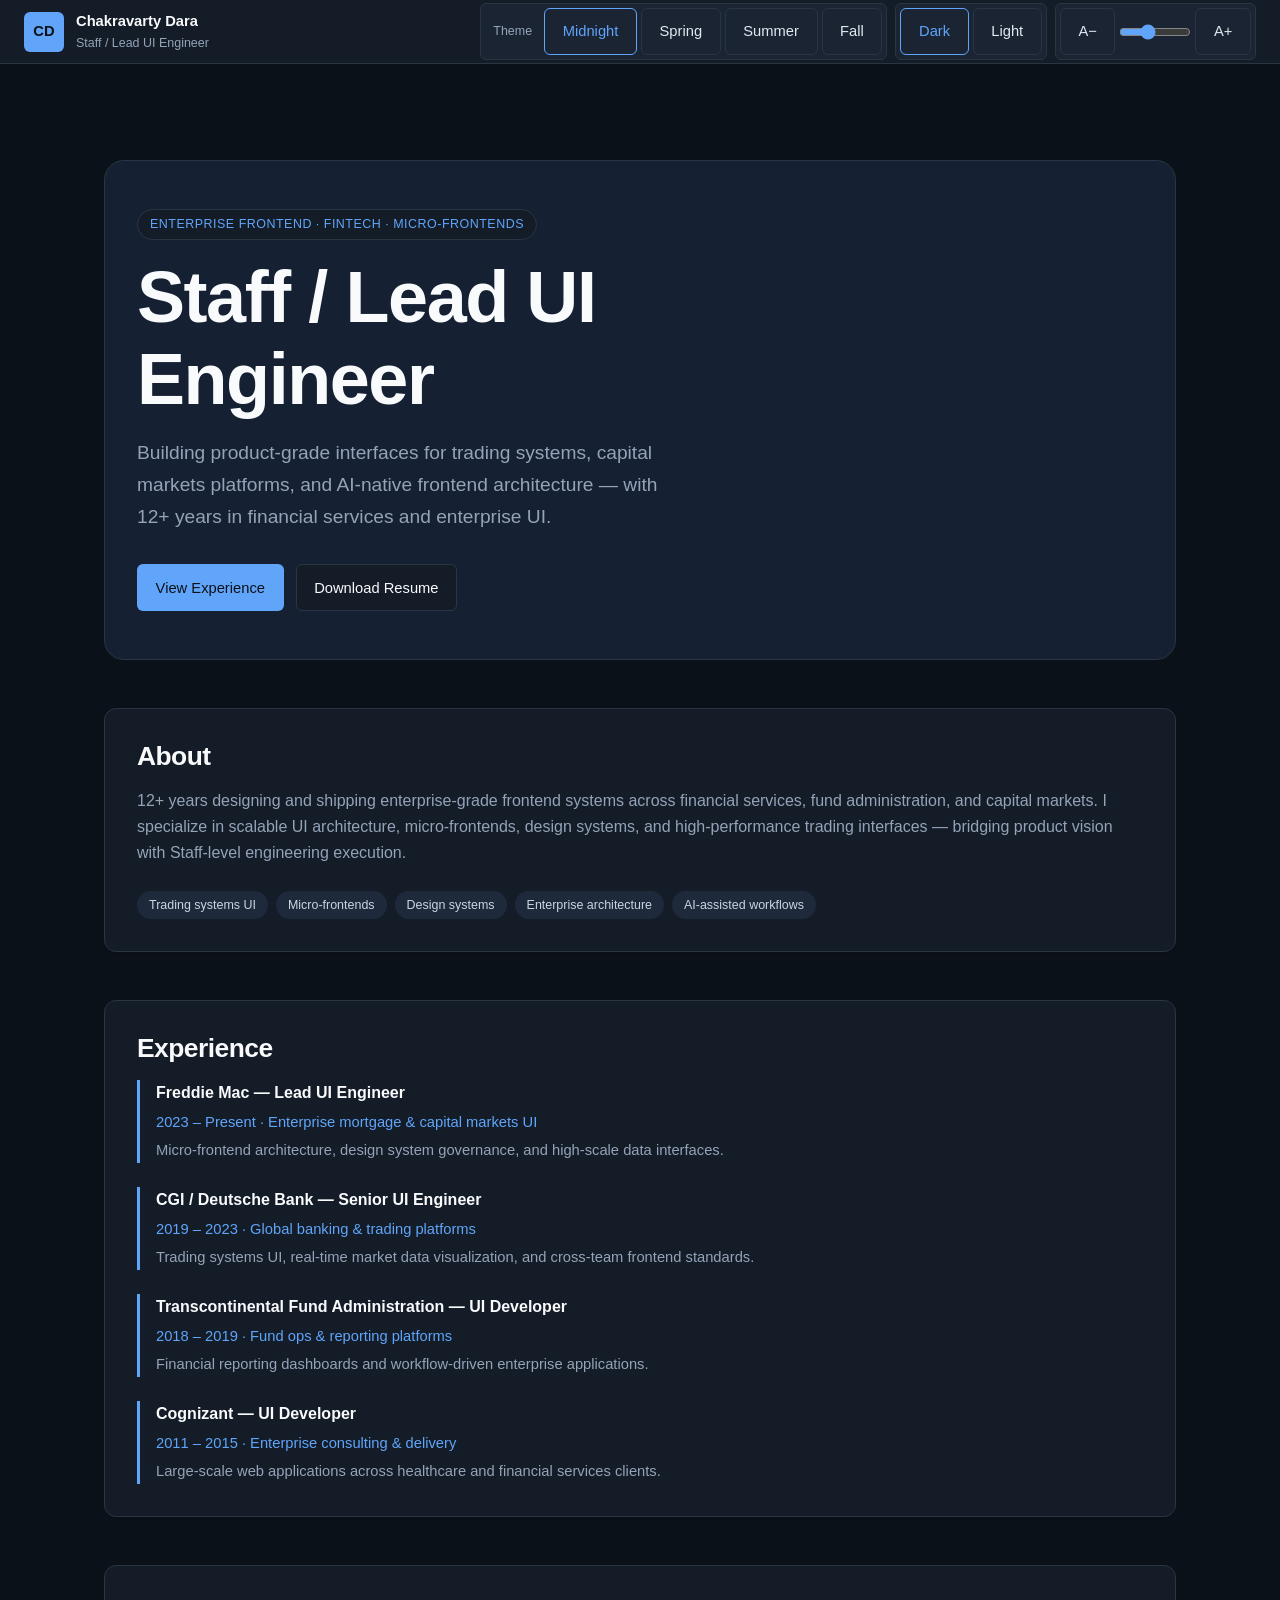
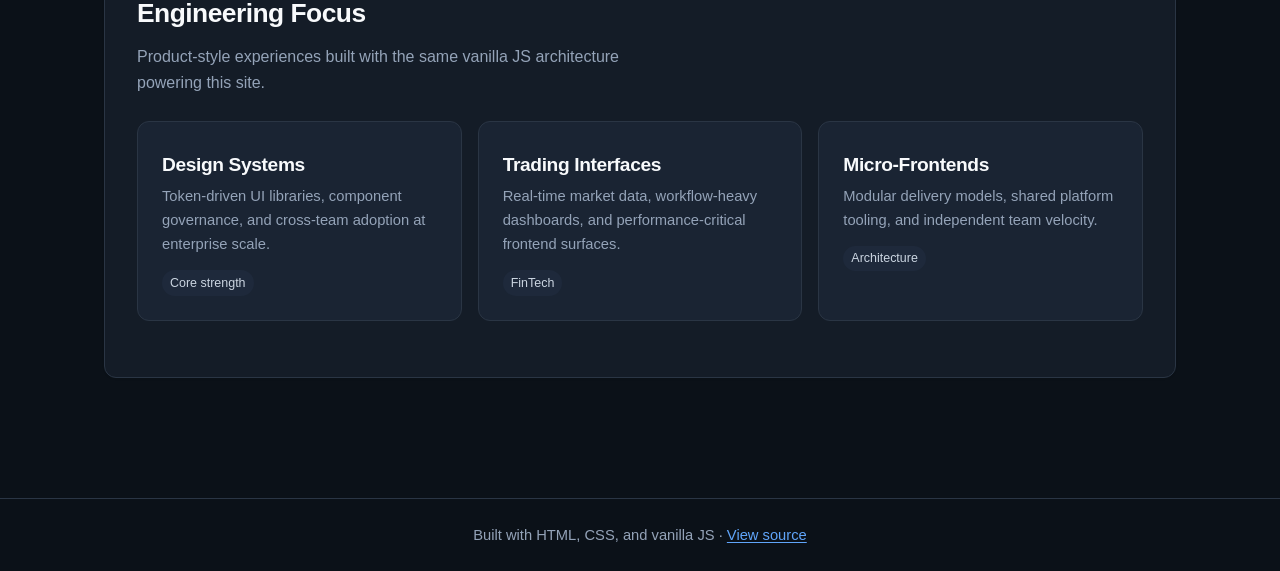
==== index.html @ 1d2a6d66 "profile landing page v0.0.1" ====
<!DOCTYPE html>
<html lang="en" data-theme="midnight" data-mode="dark" data-motion="on">

<head>
    <meta charset="UTF-8">
    <meta name="viewport" content="width=device-width, initial-scale=1.0">

    <title>Chakravarty Dara — Staff UI Engineer</title>
    <meta name="description" content="Staff / Lead UI Engineer — 12+ years building fintech trading systems, micro-frontends, and enterprise frontend architecture.">
    <meta name="author" content="Chakravarty Dara">
    <meta name="theme-color" content="#0b1118">

    <meta property="og:type" content="website">
    <meta property="og:title" content="Chakravarty Dara — Staff UI Engineer">
    <meta property="og:description" content="Fintech trading systems UI, micro-frontends, and enterprise frontend engineering.">
    <meta property="og:url" content="https://cdara.github.io/">

    <meta name="twitter:card" content="summary">
    <meta name="twitter:title" content="Chakravarty Dara — Staff UI Engineer">
    <meta name="twitter:description" content="Fintech trading systems UI, micro-frontends, and enterprise frontend engineering.">

    <link rel="stylesheet" href="css/tokens.css">
    <link rel="stylesheet" href="css/themes.css">
    <link rel="stylesheet" href="css/layout.css">
    <link rel="stylesheet" href="css/components.css">
    <link rel="stylesheet" href="css/responsive.css">
</head>

<body>

<header class="site-header">
    <div class="brand">
        <div class="brand-mark" aria-hidden="true">CD</div>
        <div class="brand-text">
            <strong>Chakravarty Dara</strong>
            <small>Staff / Lead UI Engineer</small>
        </div>
    </div>

    <!-- Desktop: inline controls -->
    <nav class="prefs-desktop" aria-label="Site preferences">
        <div class="prefs-group" role="group" aria-label="Color theme">
            <span class="prefs-group-label">Theme</span>
            <button class="btn btn-ghost" type="button" data-theme="midnight" aria-pressed="true" title="Midnight">Midnight</button>
            <button class="btn btn-ghost" type="button" data-theme="spring" aria-pressed="false" title="Spring">Spring</button>
            <button class="btn btn-ghost" type="button" data-theme="summer" aria-pressed="false" title="Summer Lemon">Summer</button>
            <button class="btn btn-ghost" type="button" data-theme="fall" aria-pressed="false" title="Fall Chestnut">Fall</button>
        </div>

        <div class="prefs-group" role="group" aria-label="Display mode">
            <button class="btn btn-ghost" type="button" data-mode="dark" aria-pressed="true">Dark</button>
            <button class="btn btn-ghost" type="button" data-mode="light" aria-pressed="false">Light</button>
        </div>

        <div class="prefs-group font-controls" aria-label="Font size">
            <button class="btn btn-ghost" type="button" data-font-decrease aria-label="Decrease font size">A−</button>
            <input type="range" id="fontSliderDesktop" min="0.85" max="1.25" step="0.05" value="1" aria-label="Font size">
            <button class="btn btn-ghost" type="button" data-font-increase aria-label="Increase font size">A+</button>
        </div>

        <!-- <button class="btn btn-ghost" type="button" data-motion-toggle aria-pressed="true">Motion on</button> -->
    </nav>

    <!-- Mobile: single compact dropdown -->
    <div class="prefs-mobile">
        <button
            class="btn btn-secondary prefs-trigger"
            type="button"
            id="prefsTrigger"
            aria-expanded="false"
            aria-controls="prefsDropdown"
            aria-haspopup="true">
            Theme ▾
        </button>
        <div class="prefs-dropdown" id="prefsDropdown" role="dialog" aria-label="Site preferences">
            <div class="prefs-section">
                <span class="prefs-section-title">Color theme</span>
                <div class="theme-options" role="group" aria-label="Color theme">
                    <button class="btn btn-ghost" type="button" data-theme="midnight" aria-pressed="true">Midnight</button>
                    <button class="btn btn-ghost" type="button" data-theme="spring" aria-pressed="false">Spring</button>
                    <button class="btn btn-ghost" type="button" data-theme="summer" aria-pressed="false">Summer</button>
                    <button class="btn btn-ghost" type="button" data-theme="fall" aria-pressed="false">Fall</button>
                </div>
            </div>

            <div class="prefs-section">
                <span class="prefs-section-title">Mode</span>
                <div class="mode-row" role="group" aria-label="Display mode">
                    <button class="btn btn-ghost" type="button" data-mode="dark" aria-pressed="true">Dark</button>
                    <button class="btn btn-ghost" type="button" data-mode="light" aria-pressed="false">Light</button>
                </div>
            </div>

            <div class="prefs-section">
                <span class="prefs-section-title">Font size</span>
                <div class="font-row">
                    <button class="btn btn-ghost" type="button" data-font-decrease aria-label="Decrease font size">A−</button>
                    <input type="range" id="fontSliderMobile" min="0.85" max="1.25" step="0.05" value="1" aria-label="Font size">
                    <button class="btn btn-ghost" type="button" data-font-increase aria-label="Increase font size">A+</button>
                </div>
            </div>

            <div class="prefs-section">
                <span class="prefs-section-title">Motion</span>
                <div class="motion-row" role="group" aria-label="Animation preference">
                    <button class="btn btn-ghost" type="button" data-motion="on" aria-pressed="true">On</button>
                    <button class="btn btn-ghost" type="button" data-motion="off" aria-pressed="false">Off</button>
                </div>
            </div>
        </div>
    </div>
</header>

<main>
    <section class="hero" id="hero">
        <p class="hero-eyebrow">Enterprise Frontend · FinTech · Micro-Frontends</p>
        <h1>Staff / Lead UI Engineer</h1>
        <p class="hero-lead">
            Building product-grade interfaces for trading systems, capital markets platforms,
            and AI-native frontend architecture — with 12+ years in financial services and enterprise UI.
        </p>
        <div class="hero-actions">
            <a href="#experience" class="btn btn-primary">View Experience</a>
            <a href="assets/resume.pdf" class="btn btn-secondary" download>Download Resume</a>
        </div>
    </section>

    <section class="card" id="about">
        <h2>About</h2>
        <p>
            12+ years designing and shipping enterprise-grade frontend systems across financial services,
            fund administration, and capital markets. I specialize in scalable UI architecture,
            micro-frontends, design systems, and high-performance trading interfaces — bridging
            product vision with Staff-level engineering execution.
        </p>
        <ul class="tag-list">
            <li>Trading systems UI</li>
            <li>Micro-frontends</li>
            <li>Design systems</li>
            <li>Enterprise architecture</li>
            <li>AI-assisted workflows</li>
        </ul>
    </section>

    <section class="card" id="experience">
        <h2>Experience</h2>
        <div class="timeline">
            <article class="timeline-item">
                <div class="timeline-title">Freddie Mac — Lead UI Engineer</div>
                <div class="timeline-subtitle">2023 – Present · Enterprise mortgage &amp; capital markets UI</div>
                <p class="timeline-detail">Micro-frontend architecture, design system governance, and high-scale data interfaces.</p>
            </article>
            <article class="timeline-item">
                <div class="timeline-title">CGI / Deutsche Bank — Senior UI Engineer</div>
                <div class="timeline-subtitle">2019 – 2023 · Global banking &amp; trading platforms</div>
                <p class="timeline-detail">Trading systems UI, real-time market data visualization, and cross-team frontend standards.</p>
            </article>
            <article class="timeline-item">
                <div class="timeline-title">Transcontinental Fund Administration — UI Developer</div>
                <div class="timeline-subtitle">2018 – 2019 · Fund ops &amp; reporting platforms</div>
                <p class="timeline-detail">Financial reporting dashboards and workflow-driven enterprise applications.</p>
            </article>
            <article class="timeline-item">
                <div class="timeline-title">Cognizant — UI Developer</div>
                <div class="timeline-subtitle">2011 – 2015 · Enterprise consulting &amp; delivery</div>
                <p class="timeline-detail">Large-scale web applications across healthcare and financial services clients.</p>
            </article>
        </div>
    </section>

    <section class="card" id="work">
        <h2>Engineering Focus</h2>
        <p class="section-lead">Product-style experiences built with the same vanilla JS architecture powering this site.</p>
        <div class="feature-grid">
            <article class="feature-card">
                <h3>Design Systems</h3>
                <p>Token-driven UI libraries, component governance, and cross-team adoption at enterprise scale.</p>
                <span class="badge">Core strength</span>
            </article>
            <article class="feature-card">
                <h3>Trading Interfaces</h3>
                <p>Real-time market data, workflow-heavy dashboards, and performance-critical frontend surfaces.</p>
                <span class="badge">FinTech</span>
            </article>
            <article class="feature-card">
                <h3>Micro-Frontends</h3>
                <p>Modular delivery models, shared platform tooling, and independent team velocity.</p>
                <span class="badge">Architecture</span>
            </article>
        </div>
    </section>
</main>

<footer>
    <p>Built with HTML, CSS, and vanilla JS · <a href="https://github.com/cdara/cdara.github.io">View source</a></p>
</footer>

<script src="js/storage.js"></script>
<script src="js/preferences.js"></script>
<script src="js/app.js"></script>

</body>
</html>
---- css/tokens.css ----
/* Design tokens, reset, base typography */

*,
*::before,
*::after {
    margin: 0;
    padding: 0;
    box-sizing: border-box;
}

html {
    font-size: 100%;
    text-size-adjust: 100%;
    scroll-behavior: smooth;
}

html.motion-off {
    scroll-behavior: auto;
}

html.motion-off *,
html.motion-off *::before,
html.motion-off *::after {
    animation: none !important;
    transition: none !important;
}

@media (prefers-reduced-motion: reduce) {
    html:not([data-motion="on"]) {
        scroll-behavior: auto;
    }

    html:not([data-motion="on"]) *,
    html:not([data-motion="on"]) *::before,
    html:not([data-motion="on"]) *::after {
        animation: none !important;
        transition: none !important;
    }
}

html.theme-transition,
html.theme-transition *,
html.theme-transition *::before,
html.theme-transition *::after {
    transition:
        background-color 0.35s ease,
        color 0.35s ease,
        border-color 0.35s ease,
        fill 0.35s ease,
        stroke 0.35s ease !important;
}

body {
    min-height: 100vh;
    overflow-x: hidden;
    font-family:
        "Segoe UI",
        Inter,
        -apple-system,
        BlinkMacSystemFont,
        Roboto,
        Helvetica,
        Arial,
        sans-serif;
    font-size: calc(var(--font-md) * var(--font-scale));
    line-height: 1.65;
    color: var(--text);
    background: var(--bg);
    -webkit-font-smoothing: antialiased;
}

img,
video {
    max-width: 100%;
    height: auto;
    display: block;
}

a {
    color: var(--accent);
    text-decoration-thickness: 1px;
    text-underline-offset: 0.15em;
}

a:hover {
    color: var(--accent-strong);
}

:focus-visible {
    outline: 2px solid var(--accent);
    outline-offset: 2px;
}

:root {
    --font-scale: 1;

    --font-xs: calc(0.78rem * var(--font-scale));
    --font-sm: calc(0.92rem * var(--font-scale));
    --font-md: calc(1rem * var(--font-scale));
    --font-lg: calc(1.2rem * var(--font-scale));
    --font-xl: calc(1.65rem * var(--font-scale));
    --font-2xl: clamp(calc(2rem * var(--font-scale)), calc(5vw * var(--font-scale)), calc(3.25rem * var(--font-scale)));
    --font-3xl: clamp(calc(2.5rem * var(--font-scale)), calc(7vw * var(--font-scale)), calc(4.5rem * var(--font-scale)));

    --weight-regular: 400;
    --weight-medium: 500;
    --weight-semibold: 600;
    --weight-bold: 700;

    --max-width: 1120px;
    --header-height: 4rem;
    --radius-sm: 6px;
    --radius-md: 12px;
    --radius-lg: 20px;

    --space-1: 0.25rem;
    --space-2: 0.5rem;
    --space-3: 0.75rem;
    --space-4: 1rem;
    --space-5: 1.5rem;
    --space-6: 2rem;
    --space-7: 3rem;
    --space-8: 4.5rem;

    --shadow-sm: 0 1px 2px rgba(0, 0, 0, 0.08);
    --shadow-md: 0 8px 24px rgba(0, 0, 0, 0.12);

    --transition-fast: 0.15s ease;
    --transition-base: 0.2s ease;
}

h1,
h2,
h3 {
    color: var(--heading);
    line-height: 1.15;
    letter-spacing: -0.02em;
}

h1 {
    font-size: var(--font-3xl);
    font-weight: var(--weight-bold);
}

h2 {
    font-size: var(--font-xl);
    font-weight: var(--weight-semibold);
    margin-bottom: var(--space-4);
}

h3 {
    font-size: var(--font-lg);
    font-weight: var(--weight-semibold);
}

p {
    color: var(--text-muted);
}

main {
    width: min(100%, var(--max-width));
    margin: 0 auto;
    padding:
        calc(var(--header-height) + var(--space-6))
        var(--space-5)
        var(--space-8);
}

section {
    margin-bottom: var(--space-7);
}

footer {
    border-top: 1px solid var(--border);
    padding: var(--space-5);
    text-align: center;
    font-size: var(--font-sm);
    color: var(--text-muted);
}
---- css/themes.css ----
/* Solid theme palettes — no gradients, no animation */

html {
    color-scheme: dark light;
}

/* Midnight */
html[data-theme="midnight"][data-mode="dark"] {
    color-scheme: dark;
    --bg: #0b1118;
    --surface: #141c27;
    --surface-alt: #1a2433;
    --hero-bg: #162033;
    --border: #2a3544;
    --heading: #f8fafc;
    --text: #e2e8f0;
    --text-muted: #94a3b8;
    --accent: #60a5fa;
    --accent-strong: #93c5fd;
    --accent-contrast: #0b1118;
    --tag-bg: #1e293b;
    --tag-text: #cbd5e1;
}

html[data-theme="midnight"][data-mode="light"] {
    color-scheme: light;
    --bg: #f1f5f9;
    --surface: #ffffff;
    --surface-alt: #e2e8f0;
    --hero-bg: #dbeafe;
    --border: #cbd5e1;
    --heading: #0f172a;
    --text: #334155;
    --text-muted: #64748b;
    --accent: #2563eb;
    --accent-strong: #1d4ed8;
    --accent-contrast: #ffffff;
    --tag-bg: #eff6ff;
    --tag-text: #1e40af;
}

/* Spring */
html[data-theme="spring"][data-mode="dark"] {
    color-scheme: dark;
    --bg: #0d1510;
    --surface: #152019;
    --surface-alt: #1c2a22;
    --hero-bg: #1a3328;
    --border: #2d4035;
    --heading: #ecfdf5;
    --text: #d1fae5;
    --text-muted: #86efac;
    --accent: #34d399;
    --accent-strong: #6ee7b7;
    --accent-contrast: #052e16;
    --tag-bg: #14532d;
    --tag-text: #bbf7d0;
}

html[data-theme="spring"][data-mode="light"] {
    color-scheme: light;
    --bg: #f0fdf4;
    --surface: #ffffff;
    --surface-alt: #dcfce7;
    --hero-bg: #bbf7d0;
    --border: #bbf7d0;
    --heading: #14532d;
    --text: #166534;
    --text-muted: #15803d;
    --accent: #059669;
    --accent-strong: #047857;
    --accent-contrast: #ffffff;
    --tag-bg: #dcfce7;
    --tag-text: #166534;
}

/* Summer Lemon */
html[data-theme="summer"][data-mode="dark"] {
    color-scheme: dark;
    --bg: #14120a;
    --surface: #1f1c12;
    --surface-alt: #2a2618;
    --hero-bg: #3d3518;
    --border: #3f3824;
    --heading: #fefce8;
    --text: #fef9c3;
    --text-muted: #fde047;
    --accent: #facc15;
    --accent-strong: #fde047;
    --accent-contrast: #422006;
    --tag-bg: #422006;
    --tag-text: #fef08a;
}

html[data-theme="summer"][data-mode="light"] {
    color-scheme: light;
    --bg: #fefce8;
    --surface: #ffffff;
    --surface-alt: #fef9c3;
    --hero-bg: #fde047;
    --border: #fde68a;
    --heading: #713f12;
    --text: #854d0e;
    --text-muted: #a16207;
    --accent: #ca8a04;
    --accent-strong: #a16207;
    --accent-contrast: #ffffff;
    --tag-bg: #fef9c3;
    --tag-text: #854d0e;
}

/* Fall Chestnut */
html[data-theme="fall"][data-mode="dark"] {
    color-scheme: dark;
    --bg: #140f0c;
    --surface: #1f1712;
    --surface-alt: #2a1f18;
    --hero-bg: #3d2818;
    --border: #3f2f24;
    --heading: #fef3e2;
    --text: #fed7aa;
    --text-muted: #fdba74;
    --accent: #f97316;
    --accent-strong: #fb923c;
    --accent-contrast: #431407;
    --tag-bg: #431407;
    --tag-text: #fed7aa;
}

html[data-theme="fall"][data-mode="light"] {
    color-scheme: light;
    --bg: #fff7ed;
    --surface: #ffffff;
    --surface-alt: #ffedd5;
    --hero-bg: #fdba74;
    --border: #fed7aa;
    --heading: #7c2d12;
    --text: #9a3412;
    --text-muted: #c2410c;
    --accent: #ea580c;
    --accent-strong: #c2410c;
    --accent-contrast: #ffffff;
    --tag-bg: #ffedd5;
    --tag-text: #9a3412;
}
---- css/layout.css ----
/* Page structure */

.site-header {
    position: sticky;
    top: 0;
    z-index: 100;
    height: var(--header-height);
    display: flex;
    align-items: center;
    justify-content: space-between;
    gap: var(--space-4);
    padding: 0 var(--space-5);
    background: var(--surface);
    border-bottom: 1px solid var(--border);
}

.brand {
    display: flex;
    align-items: center;
    gap: var(--space-3);
    min-width: 0;
}

.brand-mark {
    flex-shrink: 0;
    width: 2.5rem;
    height: 2.5rem;
    display: grid;
    place-items: center;
    border-radius: var(--radius-sm);
    background: var(--accent);
    color: var(--accent-contrast);
    font-size: var(--font-sm);
    font-weight: var(--weight-bold);
}

.brand-text {
    min-width: 0;
}

.brand-text strong {
    display: block;
    color: var(--heading);
    font-size: var(--font-sm);
    font-weight: var(--weight-semibold);
    white-space: nowrap;
    overflow: hidden;
    text-overflow: ellipsis;
}

.brand-text small {
    display: block;
    color: var(--text-muted);
    font-size: var(--font-xs);
    white-space: nowrap;
    overflow: hidden;
    text-overflow: ellipsis;
}

.hero {
    background: var(--hero-bg);
    border: 1px solid var(--border);
    border-radius: var(--radius-lg);
    padding: var(--space-7) var(--space-6);
}

.hero-eyebrow {
    display: inline-block;
    margin-bottom: var(--space-4);
    padding: var(--space-1) var(--space-3);
    border-radius: 999px;
    background: var(--surface);
    border: 1px solid var(--border);
    color: var(--accent);
    font-size: var(--font-xs);
    font-weight: var(--weight-medium);
    letter-spacing: 0.04em;
    text-transform: uppercase;
}

.hero h1 {
    max-width: 16ch;
    margin-bottom: var(--space-4);
}

.hero-lead {
    max-width: 52ch;
    font-size: var(--font-lg);
    margin-bottom: var(--space-6);
}

.hero-actions {
    display: flex;
    flex-wrap: wrap;
    gap: var(--space-3);
}

.section-lead {
    margin-bottom: var(--space-5);
    max-width: 60ch;
}
---- css/components.css ----
/* UI components */

.btn {
    display: inline-flex;
    align-items: center;
    justify-content: center;
    gap: var(--space-2);
    padding: 0.65rem 1.1rem;
    border-radius: var(--radius-sm);
    border: 1px solid transparent;
    font: inherit;
    font-size: var(--font-sm);
    font-weight: var(--weight-medium);
    cursor: pointer;
    text-decoration: none;
    transition:
        opacity var(--transition-fast),
        transform var(--transition-fast),
        background-color var(--transition-base),
        color var(--transition-base),
        border-color var(--transition-base);
}

.btn:hover {
    transform: translateY(-1px);
}

.btn:active {
    transform: translateY(0);
}

.btn-primary {
    background: var(--accent);
    color: var(--accent-contrast);
}

.btn-primary:hover {
    opacity: 0.92;
    color: var(--accent-contrast);
}

.btn-secondary {
    background: var(--surface);
    color: var(--heading);
    border-color: var(--border);
}

.btn-secondary:hover {
    border-color: var(--accent);
    color: var(--accent);
}

.btn-ghost {
    background: transparent;
    color: var(--text);
    border-color: var(--border);
}

.btn-ghost:hover,
.btn-ghost[aria-pressed="true"] {
    background: var(--surface-alt);
    border-color: var(--accent);
    color: var(--accent);
}

.card {
    background: var(--surface);
    border: 1px solid var(--border);
    border-radius: var(--radius-md);
    padding: var(--space-6);
    box-shadow: var(--shadow-sm);
}

.tag-list {
    display: flex;
    flex-wrap: wrap;
    gap: var(--space-2);
    list-style: none;
    margin-top: var(--space-5);
}

.tag-list li {
    padding: var(--space-1) var(--space-3);
    border-radius: 999px;
    background: var(--tag-bg);
    color: var(--tag-text);
    font-size: var(--font-xs);
    font-weight: var(--weight-medium);
}

.timeline {
    display: flex;
    flex-direction: column;
    gap: var(--space-5);
}

.timeline-item {
    padding-left: var(--space-4);
    border-left: 3px solid var(--accent);
}

.timeline-title {
    color: var(--heading);
    font-weight: var(--weight-semibold);
    font-size: var(--font-md);
}

.timeline-subtitle {
    color: var(--accent);
    font-size: var(--font-sm);
    margin: var(--space-1) 0;
}

.timeline-detail {
    font-size: var(--font-sm);
}

.feature-grid {
    display: grid;
    grid-template-columns: repeat(auto-fit, minmax(220px, 1fr));
    gap: var(--space-4);
    margin-bottom: var(--space-5);
}

.feature-card {
    background: var(--surface-alt);
    border: 1px solid var(--border);
    border-radius: var(--radius-md);
    padding: var(--space-5);
}

.feature-card h3 {
    margin: var(--space-2) 0;
}

.feature-card p {
    font-size: var(--font-sm);
    margin-bottom: var(--space-3);
}

.badge {
    display: inline-block;
    padding: 0.15rem 0.5rem;
    border-radius: 999px;
    background: var(--tag-bg);
    color: var(--tag-text);
    font-size: var(--font-xs);
    font-weight: var(--weight-medium);
}

.chat-preview {
    border: 1px dashed var(--border);
    border-radius: var(--radius-md);
    padding: var(--space-4);
    background: var(--surface-alt);
}

.chat-bubble {
    max-width: 36ch;
    padding: var(--space-3) var(--space-4);
    border-radius: var(--radius-md);
    background: var(--surface);
    border: 1px solid var(--border);
    font-size: var(--font-sm);
    margin-bottom: var(--space-4);
}

.chat-input {
    display: flex;
    gap: var(--space-2);
}

.chat-input input {
    flex: 1;
    padding: 0.55rem 0.75rem;
    border: 1px solid var(--border);
    border-radius: var(--radius-sm);
    background: var(--surface);
    color: var(--text);
    font: inherit;
}

/* Preferences — desktop inline panel */
.prefs-desktop {
    display: flex;
    align-items: center;
    gap: var(--space-2);
}

.prefs-group {
    display: flex;
    align-items: center;
    gap: var(--space-1);
    padding: var(--space-1);
    border: 1px solid var(--border);
    border-radius: var(--radius-sm);
    background: var(--surface-alt);
}

.prefs-group-label {
    padding: 0 var(--space-2);
    font-size: var(--font-xs);
    color: var(--text-muted);
    white-space: nowrap;
}

.prefs-group button {
    min-width: 2rem;
}

.font-controls {
    display: flex;
    align-items: center;
    gap: var(--space-1);
}

.font-controls input[type="range"] {
    width: 4.5rem;
    accent-color: var(--accent);
}

.prefs-mobile {
    display: none;
    position: relative;
}

.prefs-trigger {
    min-width: 7rem;
}

.prefs-dropdown {
    position: absolute;
    top: calc(100% + var(--space-2));
    right: 0;
    width: min(18rem, calc(100vw - 2rem));
    padding: var(--space-4);
    background: var(--surface);
    border: 1px solid var(--border);
    border-radius: var(--radius-md);
    box-shadow: var(--shadow-md);
    display: none;
    flex-direction: column;
    gap: var(--space-4);
}

.prefs-dropdown.is-open {
    display: flex;
}

.prefs-section {
    display: flex;
    flex-direction: column;
    gap: var(--space-2);
}

.prefs-section-title {
    font-size: var(--font-xs);
    font-weight: var(--weight-semibold);
    color: var(--text-muted);
    text-transform: uppercase;
    letter-spacing: 0.06em;
}

.theme-options {
    display: grid;
    grid-template-columns: 1fr 1fr;
    gap: var(--space-2);
}

.theme-options button {
    width: 100%;
    justify-content: flex-start;
}

.mode-row,
.motion-row {
    display: flex;
    gap: var(--space-2);
}

.mode-row button,
.motion-row button {
    flex: 1;
}

.font-row {
    display: flex;
    align-items: center;
    gap: var(--space-2);
}

.font-row input[type="range"] {
    flex: 1;
    accent-color: var(--accent);
}
---- css/responsive.css ----
/* Mobile-first responsive */

@media (max-width: 768px) {
    .site-header {
        padding: 0 var(--space-4);
    }

    .brand-text small {
        display: none;
    }

    .prefs-desktop {
        display: none;
    }

    .prefs-mobile {
        display: block;
    }

    main {
        padding-inline: var(--space-4);
    }

    .hero {
        padding: var(--space-6) var(--space-5);
    }

    .hero-actions {
        flex-direction: column;
    }

    .hero-actions .btn {
        width: 100%;
    }

    .card {
        padding: var(--space-5);
    }
}

@media (min-width: 769px) {
    .prefs-mobile {
        display: none !important;
    }
}
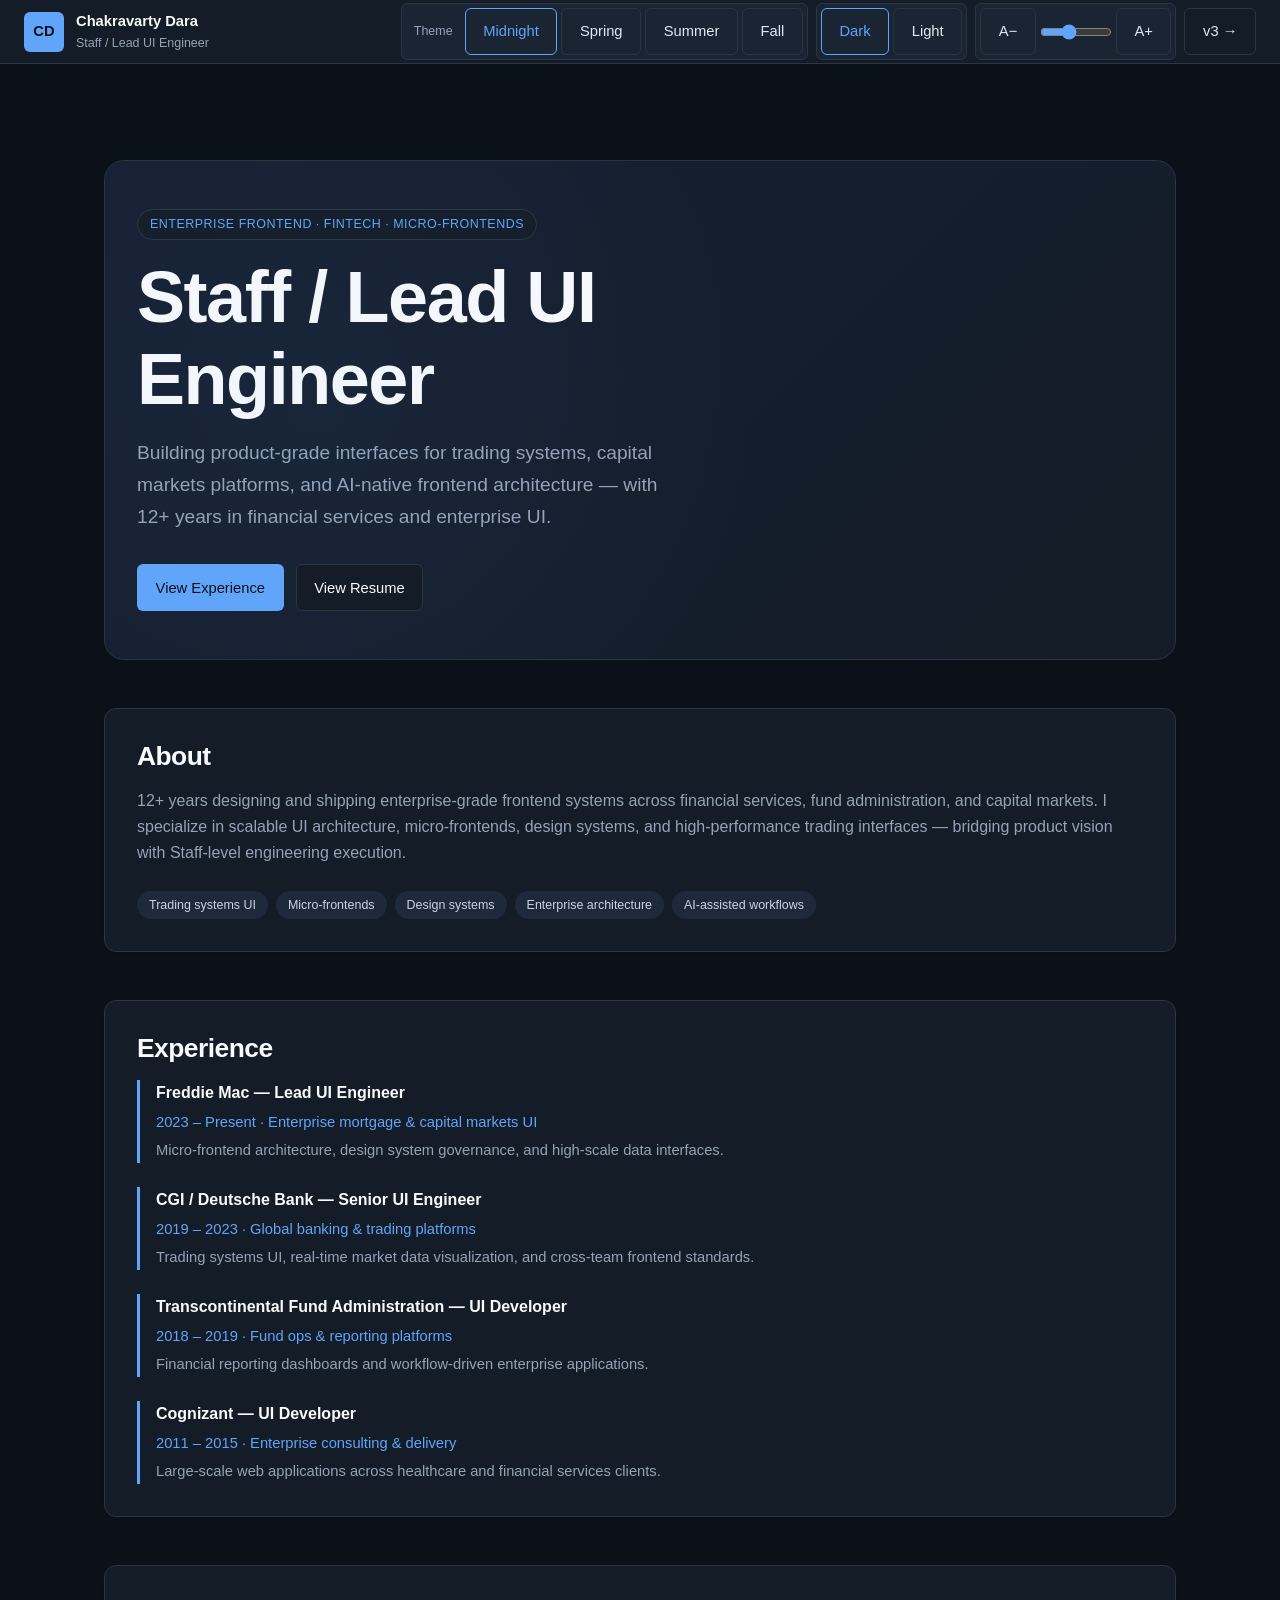
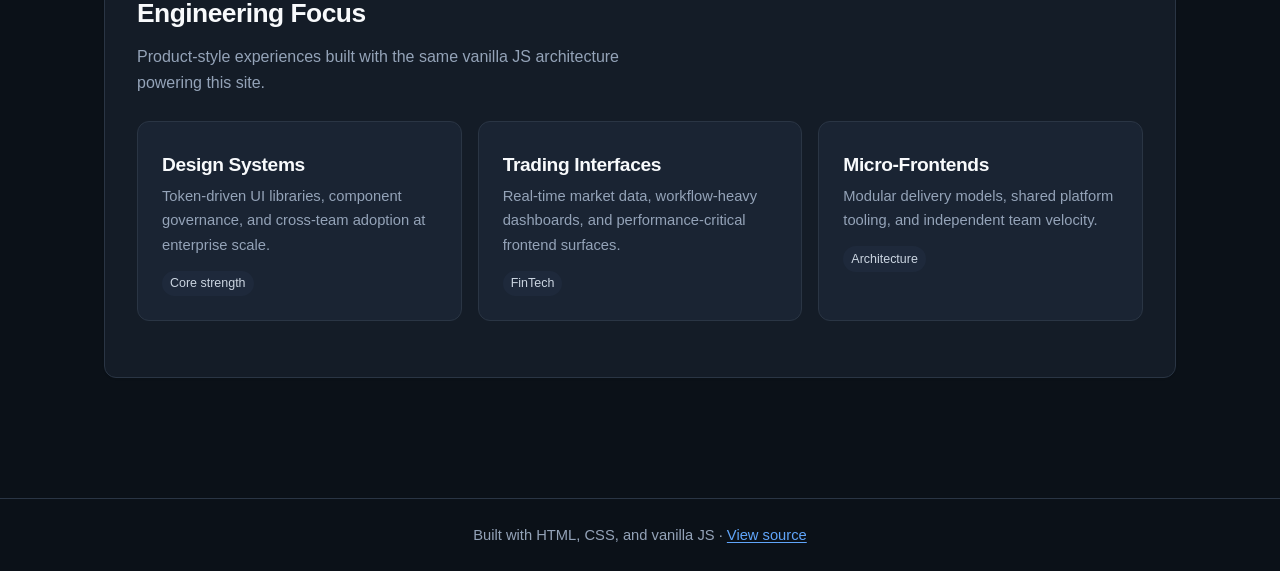
==== commit 8e83ca84: "style edits v1" ====
--- a/index.html
+++ b/index.html
@@ -59,6 +59,9 @@
         </div>
 
         <!-- <button class="btn btn-ghost" type="button" data-motion-toggle aria-pressed="true">Motion on</button> -->
+        
+        <!-- <a href="v2/" class="btn btn-ghost" target="_blank" rel="noopener noreferrer">v2 →</a> -->
+        <a href="v3/" class="btn btn-ghost" target="_blank" rel="noopener noreferrer">v3 →</a>
     </nav>
 
     <!-- Mobile: single compact dropdown -->
@@ -121,7 +124,7 @@
         </p>
         <div class="hero-actions">
             <a href="#experience" class="btn btn-primary">View Experience</a>
-            <a href="assets/resume.pdf" class="btn btn-secondary" download>Download Resume</a>
+            <a href="assets/resume.pdf" class="btn btn-secondary" target="_blank" rel="noopener noreferrer">View Resume</a>
         </div>
     </section>
 
--- a/css/themes.css
+++ b/css/themes.css
@@ -18,6 +18,8 @@
     --accent: #60a5fa;
     --accent-strong: #93c5fd;
     --accent-contrast: #0b1118;
+    --accent-secondary: #818cf8;
+    --accent-tertiary: #a78bfa;
     --tag-bg: #1e293b;
     --tag-text: #cbd5e1;
 }
@@ -31,10 +33,12 @@
     --border: #cbd5e1;
     --heading: #0f172a;
     --text: #334155;
-    --text-muted: #64748b;
+    --text-muted: #475569;
     --accent: #2563eb;
     --accent-strong: #1d4ed8;
     --accent-contrast: #ffffff;
+    --accent-secondary: #4f46e5;
+    --accent-tertiary: #7c3aed;
     --tag-bg: #eff6ff;
     --tag-text: #1e40af;
 }
@@ -49,10 +53,12 @@
     --border: #2d4035;
     --heading: #ecfdf5;
     --text: #d1fae5;
-    --text-muted: #86efac;
+    --text-muted: #6ee7b7;
     --accent: #34d399;
     --accent-strong: #6ee7b7;
     --accent-contrast: #052e16;
+    --accent-secondary: #10b981;
+    --accent-tertiary: #059669;
     --tag-bg: #14532d;
     --tag-text: #bbf7d0;
 }
@@ -70,6 +76,8 @@
     --accent: #059669;
     --accent-strong: #047857;
     --accent-contrast: #ffffff;
+    --accent-secondary: #10b981;
+    --accent-tertiary: #047857;
     --tag-bg: #dcfce7;
     --tag-text: #166534;
 }
@@ -88,6 +96,8 @@
     --accent: #facc15;
     --accent-strong: #fde047;
     --accent-contrast: #422006;
+    --accent-secondary: #eab308;
+    --accent-tertiary: #ca8a04;
     --tag-bg: #422006;
     --tag-text: #fef08a;
 }
@@ -105,6 +115,8 @@
     --accent: #ca8a04;
     --accent-strong: #a16207;
     --accent-contrast: #ffffff;
+    --accent-secondary: #eab308;
+    --accent-tertiary: #a16207;
     --tag-bg: #fef9c3;
     --tag-text: #854d0e;
 }
@@ -123,6 +135,8 @@
     --accent: #f97316;
     --accent-strong: #fb923c;
     --accent-contrast: #431407;
+    --accent-secondary: #ea580c;
+    --accent-tertiary: #c2410c;
     --tag-bg: #431407;
     --tag-text: #fed7aa;
 }
@@ -140,6 +154,8 @@
     --accent: #ea580c;
     --accent-strong: #c2410c;
     --accent-contrast: #ffffff;
+    --accent-secondary: #f97316;
+    --accent-tertiary: #c2410c;
     --tag-bg: #ffedd5;
     --tag-text: #9a3412;
 }
--- a/css/layout.css
+++ b/css/layout.css
@@ -11,6 +11,8 @@
     gap: var(--space-4);
     padding: 0 var(--space-5);
     background: var(--surface);
+    backdrop-filter: blur(12px);
+    -webkit-backdrop-filter: blur(12px);
     border-bottom: 1px solid var(--border);
 }
 
@@ -58,10 +60,24 @@
 }
 
 .hero {
-    background: var(--hero-bg);
+    background: linear-gradient(135deg, var(--hero-bg) 0%, var(--surface) 100%);
     border: 1px solid var(--border);
     border-radius: var(--radius-lg);
     padding: var(--space-7) var(--space-6);
+    position: relative;
+    overflow: hidden;
+}
+
+.hero::before {
+    content: '';
+    position: absolute;
+    top: 0;
+    left: 0;
+    right: 0;
+    bottom: 0;
+    background: radial-gradient(circle at 20% 50%, var(--accent) 0%, transparent 50%);
+    opacity: 0.05;
+    pointer-events: none;
 }
 
 .hero-eyebrow {
--- a/css/components.css
+++ b/css/components.css
@@ -18,7 +18,28 @@
         transform var(--transition-fast),
         background-color var(--transition-base),
         color var(--transition-base),
-        border-color var(--transition-base);
+        border-color var(--transition-base),
+        box-shadow var(--transition-fast);
+    position: relative;
+    overflow: hidden;
+}
+
+.btn::after {
+    content: '';
+    position: absolute;
+    top: 50%;
+    left: 50%;
+    width: 0;
+    height: 0;
+    border-radius: 50%;
+    background: rgba(255, 255, 255, 0.3);
+    transform: translate(-50%, -50%);
+    transition: width 0.4s ease, height 0.4s ease;
+}
+
+.btn:active::after {
+    width: 200%;
+    height: 200%;
 }
 
 .btn:hover {
@@ -65,10 +86,18 @@
 
 .card {
     background: var(--surface);
+    backdrop-filter: blur(8px);
+    -webkit-backdrop-filter: blur(8px);
     border: 1px solid var(--border);
     border-radius: var(--radius-md);
     padding: var(--space-6);
     box-shadow: var(--shadow-sm);
+    transition: transform var(--transition-base), box-shadow var(--transition-base);
+}
+
+.card:hover {
+    transform: translateY(-2px);
+    box-shadow: var(--shadow-md);
 }
 
 .tag-list {
@@ -86,6 +115,14 @@
     color: var(--tag-text);
     font-size: var(--font-xs);
     font-weight: var(--weight-medium);
+    transition: transform var(--transition-fast), background-color var(--transition-base);
+    cursor: default;
+}
+
+.tag-list li:hover {
+    transform: scale(1.05);
+    background: var(--accent);
+    color: var(--accent-contrast);
 }
 
 .timeline {
@@ -97,6 +134,12 @@
 .timeline-item {
     padding-left: var(--space-4);
     border-left: 3px solid var(--accent);
+    transition: transform var(--transition-base), border-color var(--transition-base);
+}
+
+.timeline-item:hover {
+    transform: translateX(4px);
+    border-left-color: var(--accent-strong);
 }
 
 .timeline-title {
@@ -120,6 +163,17 @@
     grid-template-columns: repeat(auto-fit, minmax(220px, 1fr));
     gap: var(--space-4);
     margin-bottom: var(--space-5);
+    container-type: inline-size;
+}
+
+@container (max-width: 300px) {
+    .feature-card h3 {
+        font-size: var(--font-md);
+    }
+    
+    .feature-card p {
+        font-size: var(--font-xs);
+    }
 }
 
 .feature-card {
@@ -127,6 +181,13 @@
     border: 1px solid var(--border);
     border-radius: var(--radius-md);
     padding: var(--space-5);
+    transition: transform var(--transition-base), border-color var(--transition-base), box-shadow var(--transition-base);
+}
+
+.feature-card:hover {
+    transform: translateY(-4px);
+    border-color: var(--accent);
+    box-shadow: var(--shadow-md);
 }
 
 .feature-card h3 {
--- a/css/responsive.css
+++ b/css/responsive.css
@@ -1,6 +1,6 @@
 /* Mobile-first responsive */
 
-@media (max-width: 768px) {
+@media (max-width: 1048px) {
     .site-header {
         padding: 0 var(--space-4);
     }
@@ -16,7 +16,9 @@
     .prefs-mobile {
         display: block;
     }
+}
 
+@media (max-width: 768px) {
     main {
         padding-inline: var(--space-4);
     }
@@ -38,7 +40,7 @@
     }
 }
 
-@media (min-width: 769px) {
+@media (min-width: 1049px) {
     .prefs-mobile {
         display: none !important;
     }
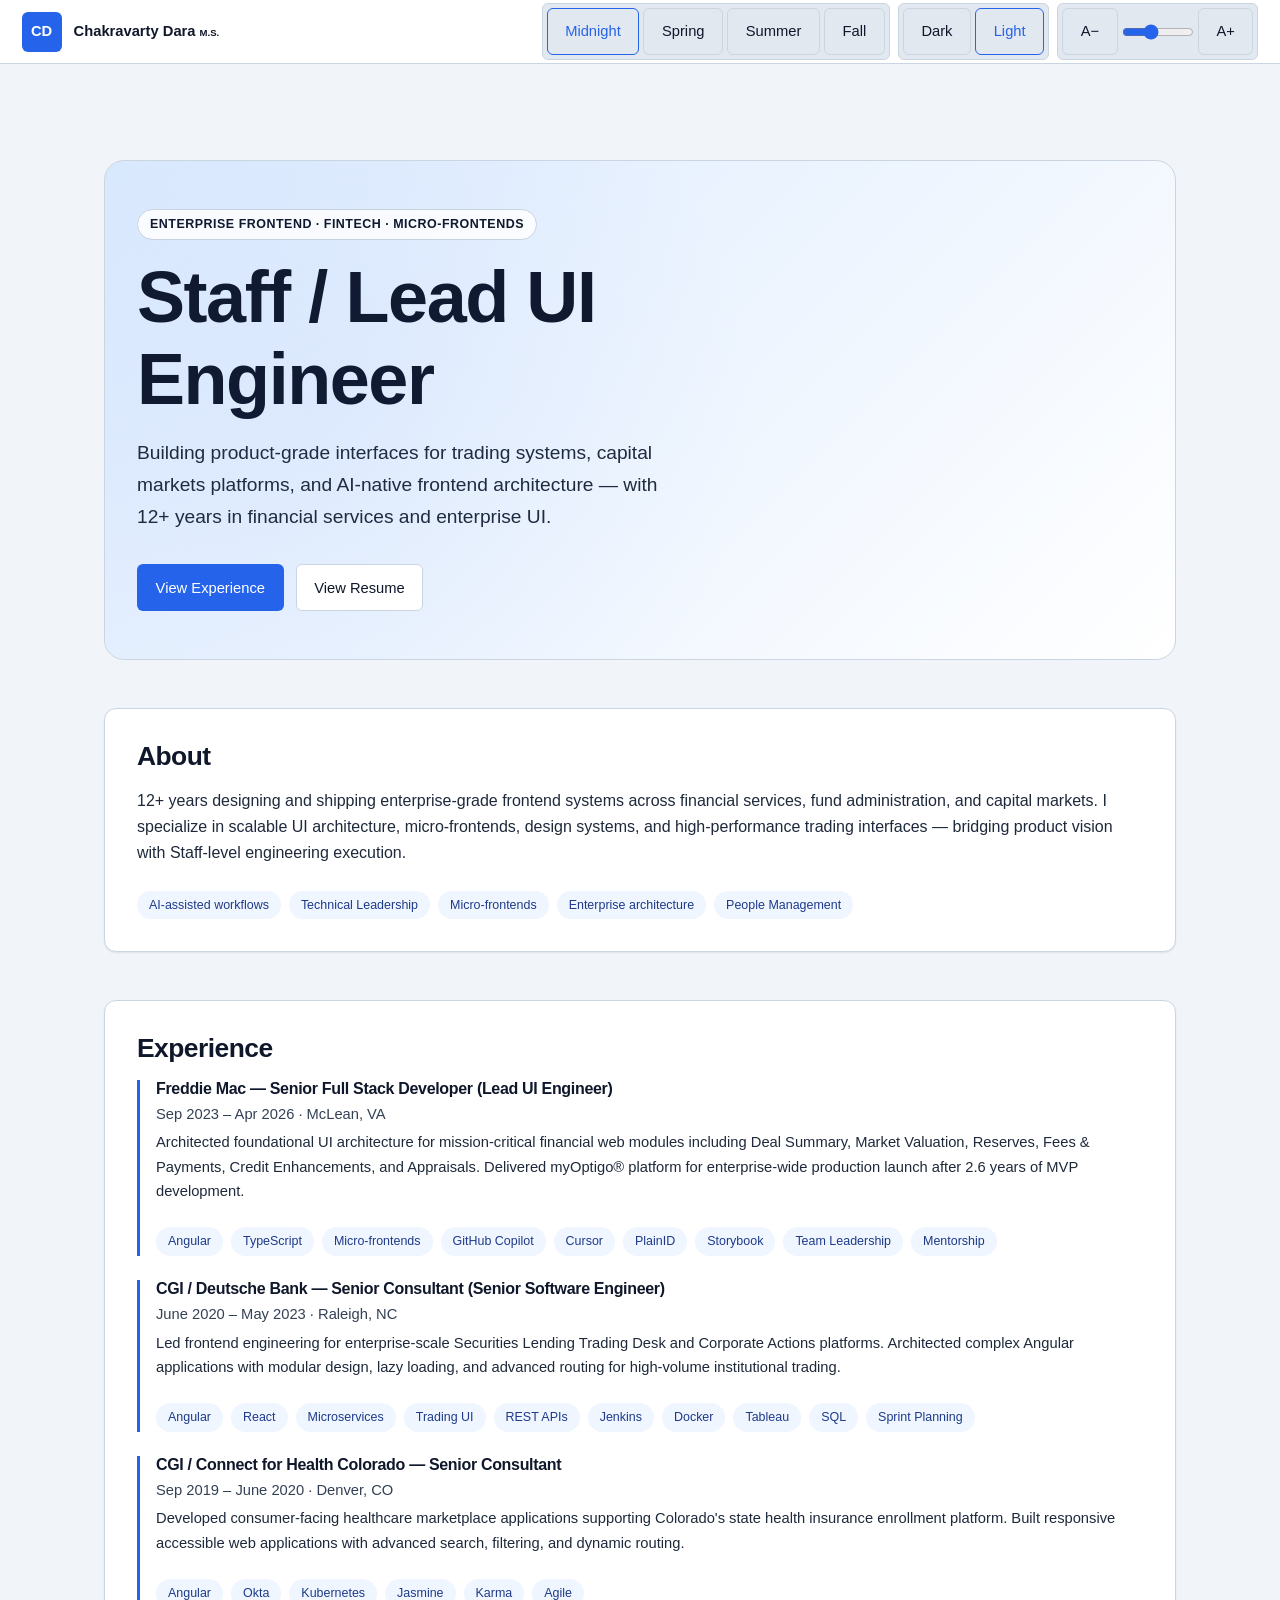
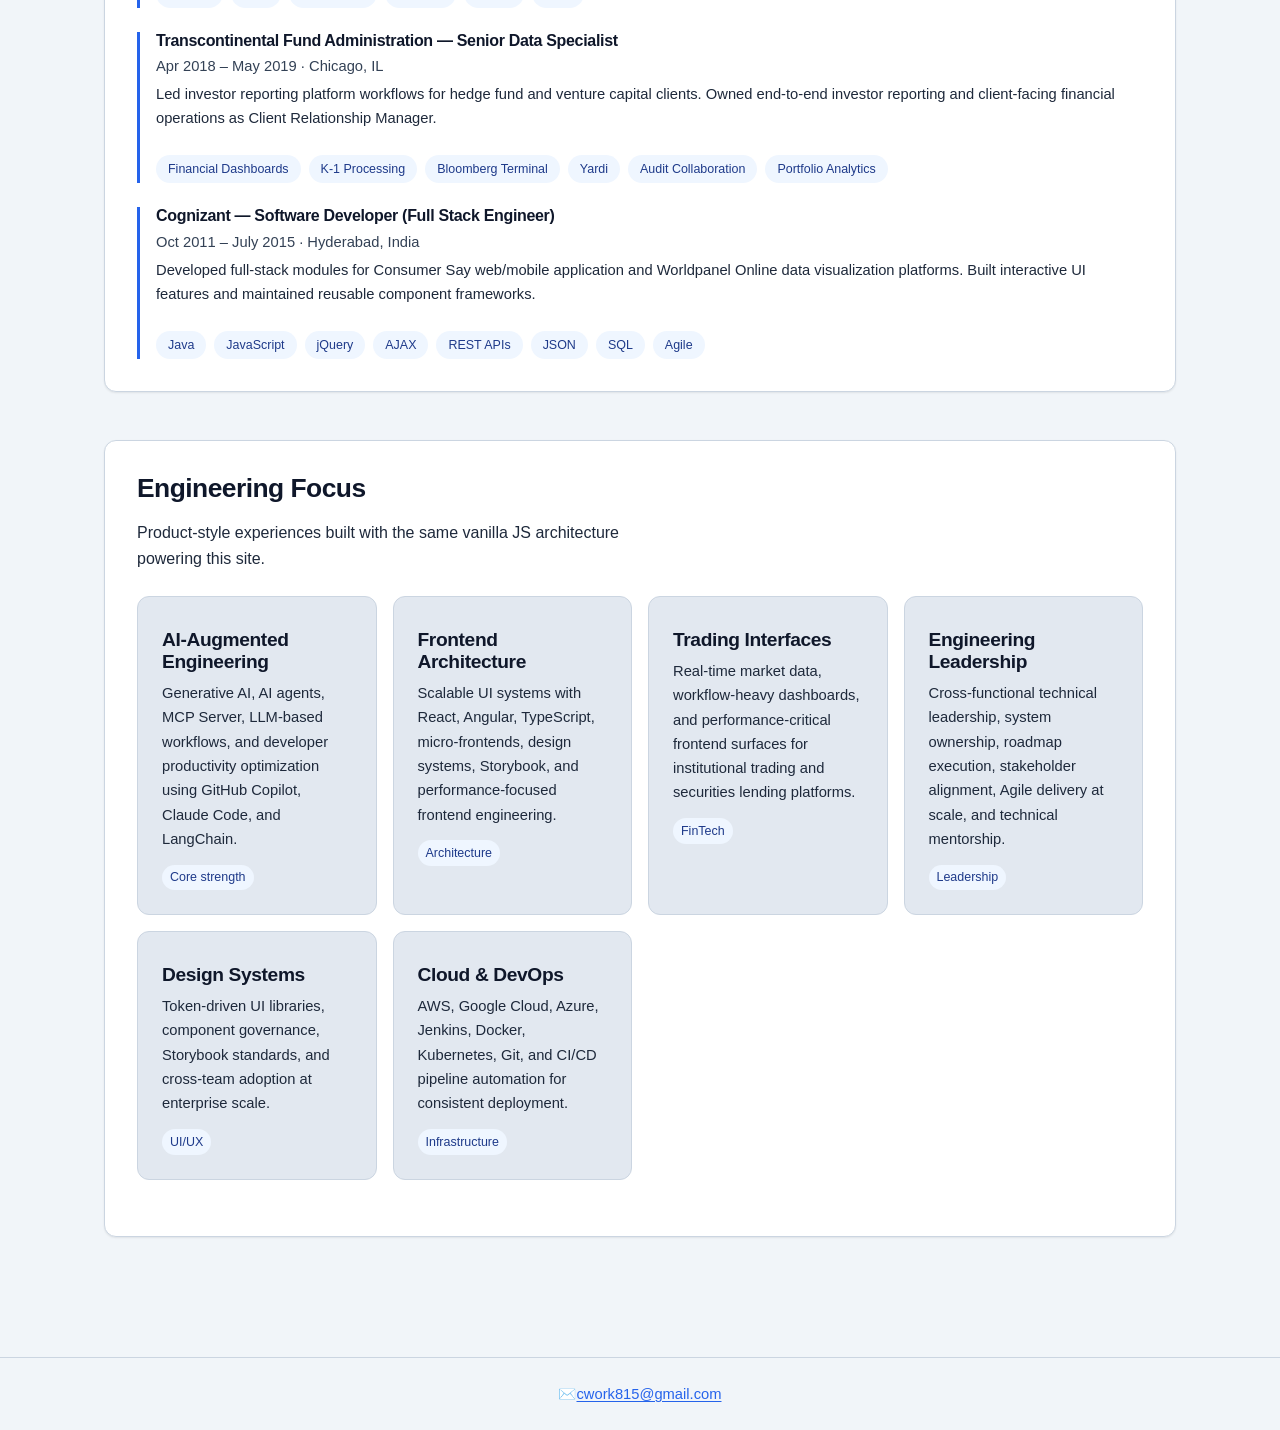
==== commit 92c2b1a4: "wcag font theme" ====
--- a/index.html
+++ b/index.html
@@ -1,11 +1,11 @@
 <!DOCTYPE html>
-<html lang="en" data-theme="midnight" data-mode="dark" data-motion="on">
+<html lang="en" data-theme="midnight" data-mode="light" data-motion="on">
 
 <head>
     <meta charset="UTF-8">
     <meta name="viewport" content="width=device-width, initial-scale=1.0">
 
-    <title>Chakravarty Dara — Staff UI Engineer</title>
+    <title>Chakravarty Dara — Staff UI Engineer / Engineering Manager</title>
     <meta name="description" content="Staff / Lead UI Engineer — 12+ years building fintech trading systems, micro-frontends, and enterprise frontend architecture.">
     <meta name="author" content="Chakravarty Dara">
     <meta name="theme-color" content="#0b1118">
@@ -18,6 +18,10 @@
     <meta name="twitter:card" content="summary">
     <meta name="twitter:title" content="Chakravarty Dara — Staff UI Engineer">
     <meta name="twitter:description" content="Fintech trading systems UI, micro-frontends, and enterprise frontend engineering.">
+
+    <link rel="preconnect" href="https://fonts.googleapis.com">
+    <link rel="preconnect" href="https://fonts.gstatic.com" crossorigin>
+    <link href="https://fonts.googleapis.com/css2?family=Lato:wght@400;500;600;700&family=Poppins:wght@400;500;600;700&display=swap" rel="stylesheet">
 
     <link rel="stylesheet" href="css/tokens.css">
     <link rel="stylesheet" href="css/themes.css">
@@ -26,42 +30,49 @@
     <link rel="stylesheet" href="css/responsive.css">
 </head>
 
+<script defer src="https://static.cloudflareinsights.com/beacon.min.js?token=a2d745fb5348743d829d4b78969f38bb"></script>
+
 <body>
 
 <header class="site-header">
     <div class="brand">
         <div class="brand-mark" aria-hidden="true">CD</div>
         <div class="brand-text">
-            <strong>Chakravarty Dara</strong>
-            <small>Staff / Lead UI Engineer</small>
+            <strong>Chakravarty Dara <span style="font-size: 65%">M.S.</span></strong>
+            <!-- <small>Staff / Lead UI Engineer • Engineering Manager</small> -->
         </div>
     </div>
 
     <!-- Desktop: inline controls -->
     <nav class="prefs-desktop" aria-label="Site preferences">
         <div class="prefs-group" role="group" aria-label="Color theme">
-            <span class="prefs-group-label">Theme</span>
-            <button class="btn btn-ghost" type="button" data-theme="midnight" aria-pressed="true" title="Midnight">Midnight</button>
-            <button class="btn btn-ghost" type="button" data-theme="spring" aria-pressed="false" title="Spring">Spring</button>
-            <button class="btn btn-ghost" type="button" data-theme="summer" aria-pressed="false" title="Summer Lemon">Summer</button>
-            <button class="btn btn-ghost" type="button" data-theme="fall" aria-pressed="false" title="Fall Chestnut">Fall</button>
+            <button class="btn btn-ghost" type="button" data-theme="midnight" aria-pressed="true" title="Midnight theme" aria-label="Midnight theme">Midnight</button>
+            <button class="btn btn-ghost" type="button" data-theme="spring" aria-pressed="false" title="Spring theme" aria-label="Spring theme">Spring</button>
+            <button class="btn btn-ghost" type="button" data-theme="summer" aria-pressed="false" title="Summer Lemon theme" aria-label="Summer Lemon theme">Summer</button>
+            <button class="btn btn-ghost" type="button" data-theme="fall" aria-pressed="false" title="Fall Chestnut theme" aria-label="Fall Chestnut theme">Fall</button>
         </div>
 
         <div class="prefs-group" role="group" aria-label="Display mode">
-            <button class="btn btn-ghost" type="button" data-mode="dark" aria-pressed="true">Dark</button>
-            <button class="btn btn-ghost" type="button" data-mode="light" aria-pressed="false">Light</button>
+            <button class="btn btn-ghost" type="button" data-mode="dark" aria-pressed="false" aria-label="Switch to dark mode">Dark</button>
+            <button class="btn btn-ghost" type="button" data-mode="light" aria-pressed="true" aria-label="Switch to light mode">Light</button>
         </div>
 
         <div class="prefs-group font-controls" aria-label="Font size">
             <button class="btn btn-ghost" type="button" data-font-decrease aria-label="Decrease font size">A−</button>
+            <!-- <label for="fontSliderDesktop" class="visually-hidden">Font size</label> -->
             <input type="range" id="fontSliderDesktop" min="0.85" max="1.25" step="0.05" value="1" aria-label="Font size">
             <button class="btn btn-ghost" type="button" data-font-increase aria-label="Increase font size">A+</button>
         </div>
+        <!-- Need to fix -->
+        <!-- <div class="prefs-group" role="group" aria-label="Font style">
+            <button class="btn btn-ghost" type="button" data-font-style="formal" aria-pressed="true" aria-label="Formal font style">Formal</button>
+            <button class="btn btn-ghost" type="button" data-font-style="poet" aria-pressed="false" aria-label="Poet font style">Poet</button>
+            <button class="btn btn-ghost" type="button" data-font-style="modern" aria-pressed="false" aria-label="Modern font style">Modern</button>
+        </div> -->
 
         <!-- <button class="btn btn-ghost" type="button" data-motion-toggle aria-pressed="true">Motion on</button> -->
         
         <!-- <a href="v2/" class="btn btn-ghost" target="_blank" rel="noopener noreferrer">v2 →</a> -->
-        <a href="v3/" class="btn btn-ghost" target="_blank" rel="noopener noreferrer">v3 →</a>
     </nav>
 
     <!-- Mobile: single compact dropdown -->
@@ -72,25 +83,26 @@
             id="prefsTrigger"
             aria-expanded="false"
             aria-controls="prefsDropdown"
-            aria-haspopup="true">
+            aria-haspopup="true"
+            aria-label="Open site preferences">
             Theme ▾
         </button>
         <div class="prefs-dropdown" id="prefsDropdown" role="dialog" aria-label="Site preferences">
             <div class="prefs-section">
                 <span class="prefs-section-title">Color theme</span>
                 <div class="theme-options" role="group" aria-label="Color theme">
-                    <button class="btn btn-ghost" type="button" data-theme="midnight" aria-pressed="true">Midnight</button>
-                    <button class="btn btn-ghost" type="button" data-theme="spring" aria-pressed="false">Spring</button>
-                    <button class="btn btn-ghost" type="button" data-theme="summer" aria-pressed="false">Summer</button>
-                    <button class="btn btn-ghost" type="button" data-theme="fall" aria-pressed="false">Fall</button>
+                    <button class="btn btn-ghost" type="button" data-theme="midnight" aria-pressed="true" aria-label="Midnight theme">Midnight</button>
+                    <button class="btn btn-ghost" type="button" data-theme="spring" aria-pressed="false" aria-label="Spring theme">Spring</button>
+                    <button class="btn btn-ghost" type="button" data-theme="summer" aria-pressed="false" aria-label="Summer theme">Summer</button>
+                    <button class="btn btn-ghost" type="button" data-theme="fall" aria-pressed="false" aria-label="Fall theme">Fall</button>
                 </div>
             </div>
 
             <div class="prefs-section">
                 <span class="prefs-section-title">Mode</span>
                 <div class="mode-row" role="group" aria-label="Display mode">
-                    <button class="btn btn-ghost" type="button" data-mode="dark" aria-pressed="true">Dark</button>
-                    <button class="btn btn-ghost" type="button" data-mode="light" aria-pressed="false">Light</button>
+                    <button class="btn btn-ghost" type="button" data-mode="dark" aria-pressed="false" aria-label="Switch to dark mode">Dark</button>
+                    <button class="btn btn-ghost" type="button" data-mode="light" aria-pressed="true" aria-label="Switch to light mode">Light</button>
                 </div>
             </div>
 
@@ -98,23 +110,33 @@
                 <span class="prefs-section-title">Font size</span>
                 <div class="font-row">
                     <button class="btn btn-ghost" type="button" data-font-decrease aria-label="Decrease font size">A−</button>
+                    <label for="fontSliderMobile" class="visually-hidden">Font size</label>
                     <input type="range" id="fontSliderMobile" min="0.85" max="1.25" step="0.05" value="1" aria-label="Font size">
                     <button class="btn btn-ghost" type="button" data-font-increase aria-label="Increase font size">A+</button>
                 </div>
             </div>
 
             <div class="prefs-section">
+                <span class="prefs-section-title">Font style</span>
+                <div class="font-row" role="group" aria-label="Font style">
+                    <button class="btn btn-ghost" type="button" data-font-style="formal" aria-pressed="true" aria-label="Formal font style">Formal</button>
+                    <button class="btn btn-ghost" type="button" data-font-style="poet" aria-pressed="false" aria-label="Poet font style">Poet</button>
+                    <button class="btn btn-ghost" type="button" data-font-style="modern" aria-pressed="false" aria-label="Modern font style">Modern</button>
+                </div>
+            </div>
+
+            <div class="prefs-section">
                 <span class="prefs-section-title">Motion</span>
                 <div class="motion-row" role="group" aria-label="Animation preference">
-                    <button class="btn btn-ghost" type="button" data-motion="on" aria-pressed="true">On</button>
-                    <button class="btn btn-ghost" type="button" data-motion="off" aria-pressed="false">Off</button>
+                    <button class="btn btn-ghost" type="button" data-motion="on" aria-pressed="true" aria-label="Turn animations on">On</button>
+                    <button class="btn btn-ghost" type="button" data-motion="off" aria-pressed="false" aria-label="Turn animations off">Off</button>
                 </div>
             </div>
         </div>
     </div>
 </header>
 
-<main>
+<main id="main-content">
     <section class="hero" id="hero">
         <p class="hero-eyebrow">Enterprise Frontend · FinTech · Micro-Frontends</p>
         <h1>Staff / Lead UI Engineer</h1>
@@ -136,12 +158,12 @@
             micro-frontends, design systems, and high-performance trading interfaces — bridging
             product vision with Staff-level engineering execution.
         </p>
-        <ul class="tag-list">
-            <li>Trading systems UI</li>
+        <ul class="tag-list">            
+            <li>AI-assisted workflows</li>
+            <li>Technical Leadership</li>
             <li>Micro-frontends</li>
-            <li>Design systems</li>
             <li>Enterprise architecture</li>
-            <li>AI-assisted workflows</li>
+            <li>People Management</li>
         </ul>
     </section>
 
@@ -149,24 +171,78 @@
         <h2>Experience</h2>
         <div class="timeline">
             <article class="timeline-item">
-                <div class="timeline-title">Freddie Mac — Lead UI Engineer</div>
-                <div class="timeline-subtitle">2023 – Present · Enterprise mortgage &amp; capital markets UI</div>
-                <p class="timeline-detail">Micro-frontend architecture, design system governance, and high-scale data interfaces.</p>
-            </article>
-            <article class="timeline-item">
-                <div class="timeline-title">CGI / Deutsche Bank — Senior UI Engineer</div>
-                <div class="timeline-subtitle">2019 – 2023 · Global banking &amp; trading platforms</div>
-                <p class="timeline-detail">Trading systems UI, real-time market data visualization, and cross-team frontend standards.</p>
-            </article>
-            <article class="timeline-item">
-                <div class="timeline-title">Transcontinental Fund Administration — UI Developer</div>
-                <div class="timeline-subtitle">2018 – 2019 · Fund ops &amp; reporting platforms</div>
-                <p class="timeline-detail">Financial reporting dashboards and workflow-driven enterprise applications.</p>
-            </article>
-            <article class="timeline-item">
-                <div class="timeline-title">Cognizant — UI Developer</div>
-                <div class="timeline-subtitle">2011 – 2015 · Enterprise consulting &amp; delivery</div>
-                <p class="timeline-detail">Large-scale web applications across healthcare and financial services clients.</p>
+                <h3 class="timeline-title">Freddie Mac — Senior Full Stack Developer (Lead UI Engineer)</h3>
+                <div class="timeline-subtitle">Sep 2023 – Apr 2026 · McLean, VA</div>
+                <p class="timeline-detail">Architected foundational UI architecture for mission-critical financial web modules including Deal Summary, Market Valuation, Reserves, Fees & Payments, Credit Enhancements, and Appraisals. Delivered myOptigo® platform for enterprise-wide production launch after 2.6 years of MVP development.</p>
+                <ul class="tag-list">
+                    <li>Angular</li>
+                    <li>TypeScript</li>
+                    <li>Micro-frontends</li>
+                    <li>GitHub Copilot</li>
+                    <li>Cursor</li>
+                    <li>PlainID</li>
+                    <li>Storybook</li>
+                    <li>Team Leadership</li>
+                    <li>Mentorship</li>
+                </ul>
+            </article>
+            <article class="timeline-item">
+                <h3 class="timeline-title">CGI / Deutsche Bank — Senior Consultant (Senior Software Engineer)</h3>
+                <div class="timeline-subtitle">June 2020 – May 2023 · Raleigh, NC</div>
+                <p class="timeline-detail">Led frontend engineering for enterprise-scale Securities Lending Trading Desk and Corporate Actions platforms. Architected complex Angular applications with modular design, lazy loading, and advanced routing for high-volume institutional trading.</p>
+                <ul class="tag-list">
+                    <li>Angular</li>
+                    <li>React</li>
+                    <li>Microservices</li>
+                    <li>Trading UI</li>
+                    <li>REST APIs</li>
+                    <li>Jenkins</li>
+                    <li>Docker</li>
+                    <li>Tableau</li>
+                    <li>SQL</li>
+                    <li>Sprint Planning</li>
+                </ul>
+            </article>
+            <article class="timeline-item">
+                <h3 class="timeline-title">CGI / Connect for Health Colorado — Senior Consultant</h3>
+                <div class="timeline-subtitle">Sep 2019 – June 2020 · Denver, CO</div>
+                <p class="timeline-detail">Developed consumer-facing healthcare marketplace applications supporting Colorado's state health insurance enrollment platform. Built responsive accessible web applications with advanced search, filtering, and dynamic routing.</p>
+                <ul class="tag-list">
+                    <li>Angular</li>
+                    <li>Okta</li>
+                    <li>Kubernetes</li>
+                    <li>Jasmine</li>
+                    <li>Karma</li>
+                    <li>Agile</li>
+                </ul>
+            </article>
+            <article class="timeline-item">
+                <h3 class="timeline-title">Transcontinental Fund Administration — Senior Data Specialist</h3>
+                <div class="timeline-subtitle">Apr 2018 – May 2019 · Chicago, IL</div>
+                <p class="timeline-detail">Led investor reporting platform workflows for hedge fund and venture capital clients. Owned end-to-end investor reporting and client-facing financial operations as Client Relationship Manager.</p>
+                <ul class="tag-list">
+                    <li>Financial Dashboards</li>
+                    <li>K-1 Processing</li>
+                    <li>Bloomberg Terminal</li>
+                    <li>Yardi</li>
+                    <li>Audit Collaboration</li>
+                    <li>Portfolio Analytics</li>
+                </ul>
+            </article>
+            <article class="timeline-item">
+                <h3 class="timeline-title">Cognizant — Software Developer (Full Stack Engineer)</h3>
+                <div class="timeline-subtitle">Oct 2011 – July 2015 · Hyderabad, India</div>
+                <p class="timeline-detail">Developed full-stack modules for Consumer Say web/mobile application and Worldpanel Online data visualization platforms. Built interactive UI features and maintained reusable component frameworks.</p>
+                <ul class="tag-list">
+                    <li>Java</li>
+                    <li>JavaScript</li>
+                    <li>jQuery</li>
+                    <li>AJAX</li>
+                    <li>REST APIs</li>
+                    <li>JSON</li>
+                    <li>SQL</li>
+                    <li>Agile</li>
+                </ul>
             </article>
         </div>
     </section>
@@ -176,26 +252,42 @@
         <p class="section-lead">Product-style experiences built with the same vanilla JS architecture powering this site.</p>
         <div class="feature-grid">
             <article class="feature-card">
+                <h3>AI-Augmented Engineering</h3>
+                <p>Generative AI, AI agents, MCP Server, LLM-based workflows, and developer productivity optimization using GitHub Copilot, Claude Code, and LangChain.</p>
+                <span class="badge">Core strength</span>
+            </article>
+            <article class="feature-card">
+                <h3>Frontend Architecture</h3>
+                <p>Scalable UI systems with React, Angular, TypeScript, micro-frontends, design systems, Storybook, and performance-focused frontend engineering.</p>
+                <span class="badge">Architecture</span>
+            </article>
+            <article class="feature-card">
+                <h3>Trading Interfaces</h3>
+                <p>Real-time market data, workflow-heavy dashboards, and performance-critical frontend surfaces for institutional trading and securities lending platforms.</p>
+                <span class="badge">FinTech</span>
+            </article>
+            <article class="feature-card">
+                <h3>Engineering Leadership</h3>
+                <p>Cross-functional technical leadership, system ownership, roadmap execution, stakeholder alignment, Agile delivery at scale, and technical mentorship.</p>
+                <span class="badge">Leadership</span>
+            </article>
+            <article class="feature-card">
                 <h3>Design Systems</h3>
-                <p>Token-driven UI libraries, component governance, and cross-team adoption at enterprise scale.</p>
-                <span class="badge">Core strength</span>
-            </article>
-            <article class="feature-card">
-                <h3>Trading Interfaces</h3>
-                <p>Real-time market data, workflow-heavy dashboards, and performance-critical frontend surfaces.</p>
-                <span class="badge">FinTech</span>
-            </article>
-            <article class="feature-card">
-                <h3>Micro-Frontends</h3>
-                <p>Modular delivery models, shared platform tooling, and independent team velocity.</p>
-                <span class="badge">Architecture</span>
+                <p>Token-driven UI libraries, component governance, Storybook standards, and cross-team adoption at enterprise scale.</p>
+                <span class="badge">UI/UX</span>
+            </article>
+            <article class="feature-card">
+                <h3>Cloud & DevOps</h3>
+                <p>AWS, Google Cloud, Azure, Jenkins, Docker, Kubernetes, Git, and CI/CD pipeline automation for consistent deployment.</p>
+                <span class="badge">Infrastructure</span>
             </article>
         </div>
     </section>
 </main>
 
 <footer>
-    <p>Built with HTML, CSS, and vanilla JS · <a href="https://github.com/cdara/cdara.github.io">View source</a></p>
+    <p><span aria-hidden="true">✉️</span><a href="mailto:cwork815@gmail.com" aria-label="Send email to cwork815@gmail.com">cwork815@gmail.com</a></p>
+    <!-- <p class="text-right"> <span aria-hidden="true">🚀</span> <a href="v3/" class="footer-link" target="_blank" rel="noopener noreferrer" aria-label="View version 3"> v3 wip(🚧)</a></p> -->
 </footer>
 
 <script src="js/storage.js"></script>
--- a/css/tokens.css
+++ b/css/tokens.css
@@ -53,7 +53,7 @@
 body {
     min-height: 100vh;
     overflow-x: hidden;
-    font-family:
+    font-family: var(--font-family,
         "Segoe UI",
         Inter,
         -apple-system,
@@ -61,7 +61,7 @@
         Roboto,
         Helvetica,
         Arial,
-        sans-serif;
+        sans-serif) !important;
     font-size: calc(var(--font-md) * var(--font-scale));
     line-height: 1.65;
     color: var(--text);
@@ -176,4 +176,19 @@
     text-align: center;
     font-size: var(--font-sm);
     color: var(--text-muted);
+    position: relative;
 }
+
+.footer-link {
+    position: absolute;
+    bottom: var(--space-5);
+    right: var(--space-5);
+    color: var(--text-muted);
+    text-decoration: none;
+    font-size: var(--font-sm);
+    transition: color var(--transition-base);
+}
+
+.footer-link:hover {
+    color: var(--accent);
+}
--- a/css/themes.css
+++ b/css/themes.css
@@ -14,14 +14,15 @@
     --border: #2a3544;
     --heading: #f8fafc;
     --text: #e2e8f0;
-    --text-muted: #94a3b8;
+    --text-muted: #cbd5e1;
     --accent: #60a5fa;
     --accent-strong: #93c5fd;
     --accent-contrast: #0b1118;
     --accent-secondary: #818cf8;
     --accent-tertiary: #a78bfa;
     --tag-bg: #1e293b;
-    --tag-text: #cbd5e1;
+    --tag-text: #e2e8f0;
+    --btn-text: #f8fafc;
 }
 
 html[data-theme="midnight"][data-mode="light"] {
@@ -33,14 +34,15 @@
     --border: #cbd5e1;
     --heading: #0f172a;
     --text: #334155;
-    --text-muted: #475569;
+    --text-muted: #1e293b;
     --accent: #2563eb;
     --accent-strong: #1d4ed8;
     --accent-contrast: #ffffff;
     --accent-secondary: #4f46e5;
     --accent-tertiary: #7c3aed;
     --tag-bg: #eff6ff;
-    --tag-text: #1e40af;
+    --tag-text: #1e3a8a;
+    --btn-text: #0f172a;
 }
 
 /* Spring */
@@ -53,14 +55,15 @@
     --border: #2d4035;
     --heading: #ecfdf5;
     --text: #d1fae5;
-    --text-muted: #6ee7b7;
+    --text-muted: #a7f3d0;
     --accent: #34d399;
     --accent-strong: #6ee7b7;
     --accent-contrast: #052e16;
     --accent-secondary: #10b981;
     --accent-tertiary: #059669;
     --tag-bg: #14532d;
-    --tag-text: #bbf7d0;
+    --tag-text: #d1fae5;
+    --btn-text: #ecfdf5;
 }
 
 html[data-theme="spring"][data-mode="light"] {
@@ -72,14 +75,15 @@
     --border: #bbf7d0;
     --heading: #14532d;
     --text: #166534;
-    --text-muted: #15803d;
+    --text-muted: #064e3b;
     --accent: #059669;
     --accent-strong: #047857;
     --accent-contrast: #ffffff;
     --accent-secondary: #10b981;
     --accent-tertiary: #047857;
     --tag-bg: #dcfce7;
-    --tag-text: #166534;
+    --tag-text: #065f46;
+    --btn-text: #14532d;
 }
 
 /* Summer Lemon */
@@ -92,14 +96,15 @@
     --border: #3f3824;
     --heading: #fefce8;
     --text: #fef9c3;
-    --text-muted: #fde047;
+    --text-muted: #fde68a;
     --accent: #facc15;
     --accent-strong: #fde047;
     --accent-contrast: #422006;
     --accent-secondary: #eab308;
     --accent-tertiary: #ca8a04;
     --tag-bg: #422006;
-    --tag-text: #fef08a;
+    --tag-text: #fef9c3;
+    --btn-text: #fefce8;
 }
 
 html[data-theme="summer"][data-mode="light"] {
@@ -110,15 +115,16 @@
     --hero-bg: #fde047;
     --border: #fde68a;
     --heading: #713f12;
-    --text: #854d0e;
-    --text-muted: #a16207;
+    --text: #713f12;
+    --text-muted: #78350f;
     --accent: #ca8a04;
     --accent-strong: #a16207;
     --accent-contrast: #ffffff;
     --accent-secondary: #eab308;
     --accent-tertiary: #a16207;
     --tag-bg: #fef9c3;
-    --tag-text: #854d0e;
+    --tag-text: #713f12;
+    --btn-text: #713f12;
 }
 
 /* Fall Chestnut */
@@ -139,6 +145,7 @@
     --accent-tertiary: #c2410c;
     --tag-bg: #431407;
     --tag-text: #fed7aa;
+    --btn-text: #fef3e2;
 }
 
 html[data-theme="fall"][data-mode="light"] {
@@ -149,13 +156,14 @@
     --hero-bg: #fdba74;
     --border: #fed7aa;
     --heading: #7c2d12;
-    --text: #9a3412;
-    --text-muted: #c2410c;
+    --text: #7c2d12;
+    --text-muted: #9a3412;
     --accent: #ea580c;
     --accent-strong: #c2410c;
     --accent-contrast: #ffffff;
     --accent-secondary: #f97316;
     --accent-tertiary: #c2410c;
     --tag-bg: #ffedd5;
-    --tag-text: #9a3412;
+    --tag-text: #7c2d12;
+    --btn-text: #7c2d12;
 }
--- a/css/layout.css
+++ b/css/layout.css
@@ -9,7 +9,7 @@
     align-items: center;
     justify-content: space-between;
     gap: var(--space-4);
-    padding: 0 var(--space-5);
+    padding: 0 calc(var(--space-5) * 0.9);
     background: var(--surface);
     backdrop-filter: blur(12px);
     -webkit-backdrop-filter: blur(12px);
@@ -87,9 +87,9 @@
     border-radius: 999px;
     background: var(--surface);
     border: 1px solid var(--border);
-    color: var(--accent);
+    color: var(--heading);
     font-size: var(--font-xs);
-    font-weight: var(--weight-medium);
+    font-weight: var(--weight-semibold);
     letter-spacing: 0.04em;
     text-transform: uppercase;
 }
--- a/css/components.css
+++ b/css/components.css
@@ -1,4 +1,17 @@
 /* UI components */
+
+/* Visually hidden for screen readers */
+.visually-hidden {
+    position: absolute;
+    width: 1px;
+    height: 1px;
+    padding: 0;
+    margin: -1px;
+    overflow: hidden;
+    clip: rect(0, 0, 0, 0);
+    white-space: nowrap;
+    border: 0;
+}
 
 .btn {
     display: inline-flex;
@@ -24,6 +37,11 @@
     overflow: hidden;
 }
 
+.btn:focus-visible {
+    outline: 2px solid var(--accent);
+    outline-offset: 2px;
+}
+
 .btn::after {
     content: '';
     position: absolute;
@@ -60,6 +78,11 @@
     color: var(--accent-contrast);
 }
 
+.btn-primary:focus-visible {
+    outline: 2px solid var(--accent);
+    outline-offset: 2px;
+}
+
 .btn-secondary {
     background: var(--surface);
     color: var(--heading);
@@ -71,9 +94,14 @@
     color: var(--accent);
 }
 
+.btn-secondary:focus-visible {
+    outline: 2px solid var(--accent);
+    outline-offset: 2px;
+}
+
 .btn-ghost {
     background: transparent;
-    color: var(--text);
+    color: var(--btn-text, var(--text));
     border-color: var(--border);
 }
 
@@ -84,6 +112,11 @@
     color: var(--accent);
 }
 
+.btn-ghost:focus-visible {
+    outline: 2px solid var(--accent);
+    outline-offset: 2px;
+}
+
 .card {
     background: var(--surface);
     backdrop-filter: blur(8px);
@@ -98,6 +131,11 @@
 .card:hover {
     transform: translateY(-2px);
     box-shadow: var(--shadow-md);
+}
+
+.card:focus-within {
+    outline: 2px solid var(--accent);
+    outline-offset: 2px;
 }
 
 .tag-list {
@@ -125,6 +163,13 @@
     color: var(--accent-contrast);
 }
 
+a:focus-visible,
+button:focus-visible,
+input:focus-visible {
+    outline: 2px solid var(--accent);
+    outline-offset: 2px;
+}
+
 .timeline {
     display: flex;
     flex-direction: column;
@@ -146,12 +191,14 @@
     color: var(--heading);
     font-weight: var(--weight-semibold);
     font-size: var(--font-md);
+    margin: 0;
 }
 
 .timeline-subtitle {
-    color: var(--accent);
+    color: var(--text);
     font-size: var(--font-sm);
     margin: var(--space-1) 0;
+    font-weight: var(--weight-medium);
 }
 
 .timeline-detail {
--- a/css/responsive.css
+++ b/css/responsive.css
@@ -1,6 +1,28 @@
 /* Mobile-first responsive */
 
-@media (max-width: 1048px) {
+/* Ensure minimum touch target size (44x44px) for mobile */
+@media (max-width: 970px) {
+    .btn {
+        min-height: 44px;
+        min-width: 44px;
+        padding: 0.75rem 1.25rem;
+    }
+
+    .btn-ghost,
+    .prefs-group button {
+        min-height: 44px;
+        min-width: 44px;
+        padding: 0.75rem 1rem;
+    }
+
+    .tag-list li {
+        min-height: 32px;
+        display: inline-flex;
+        align-items: center;
+    }
+}
+
+@media (max-width: 970px) {
     .site-header {
         padding: 0 var(--space-4);
     }
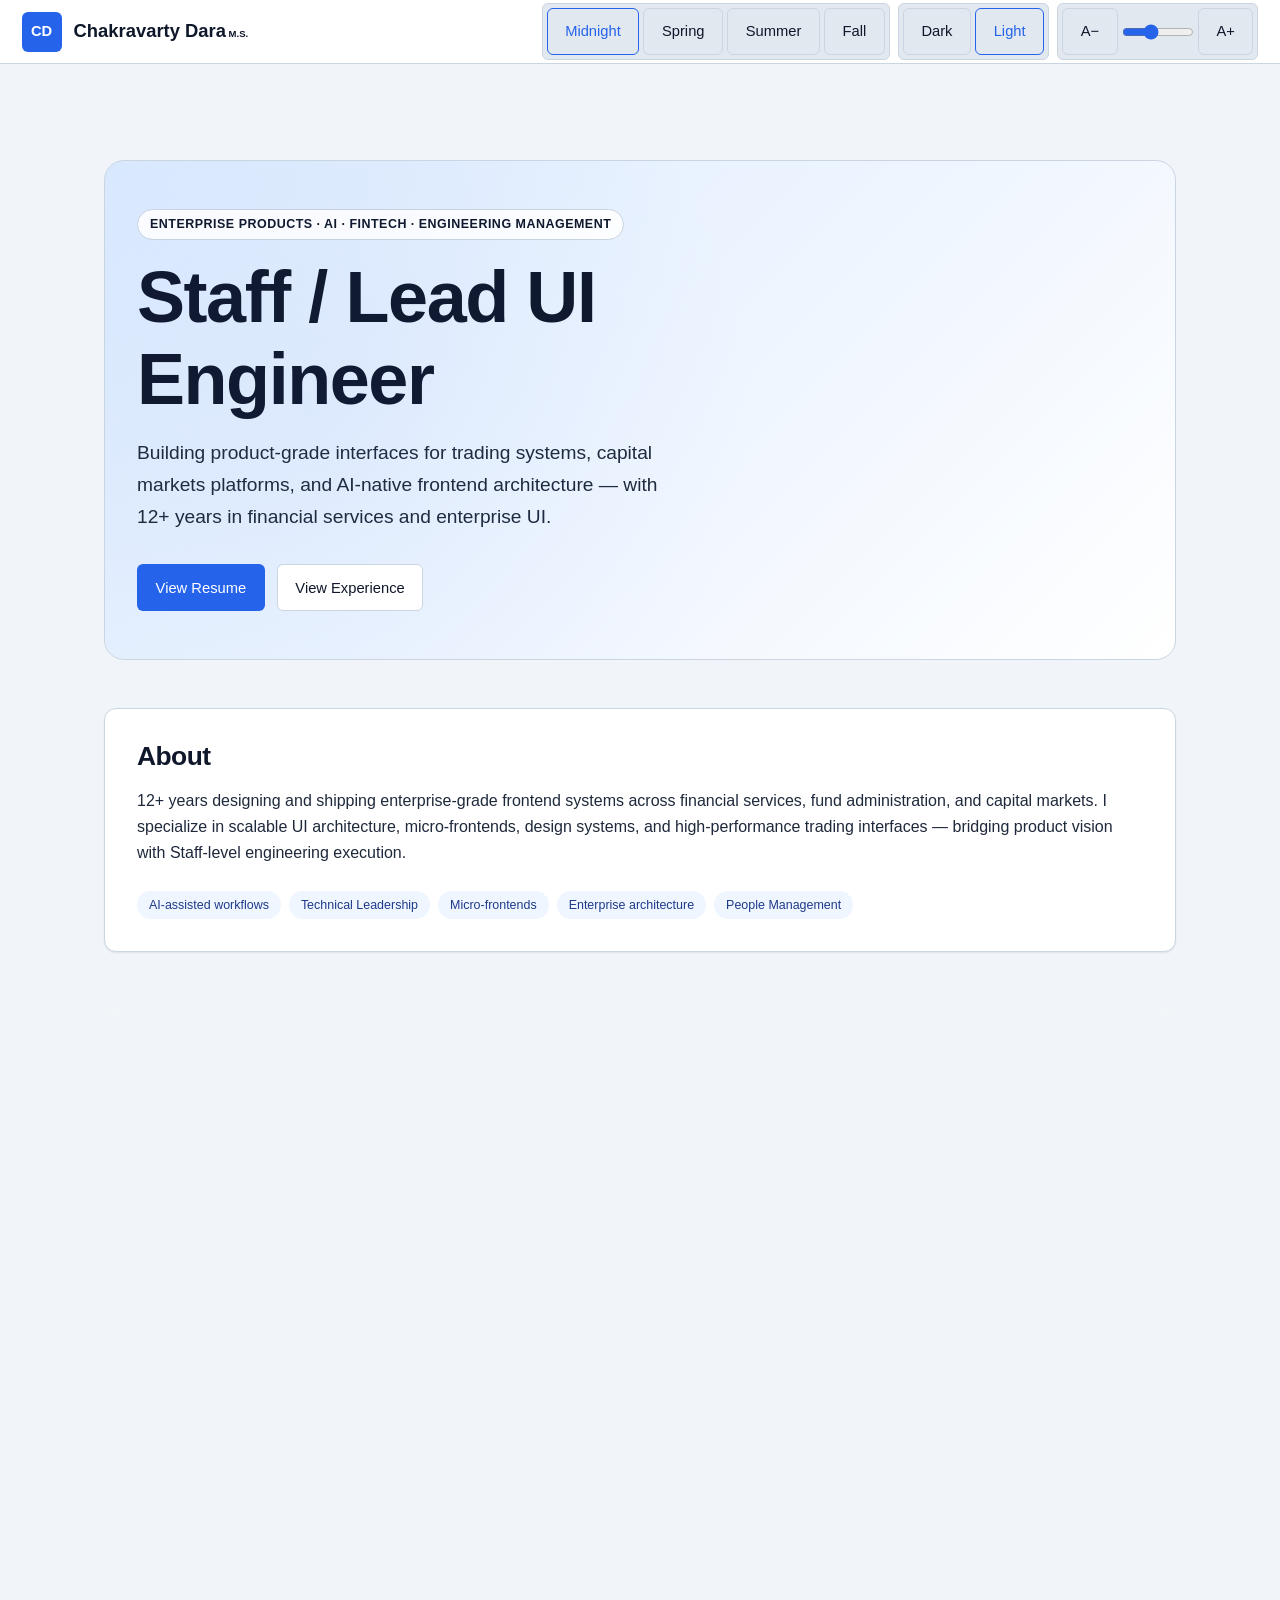
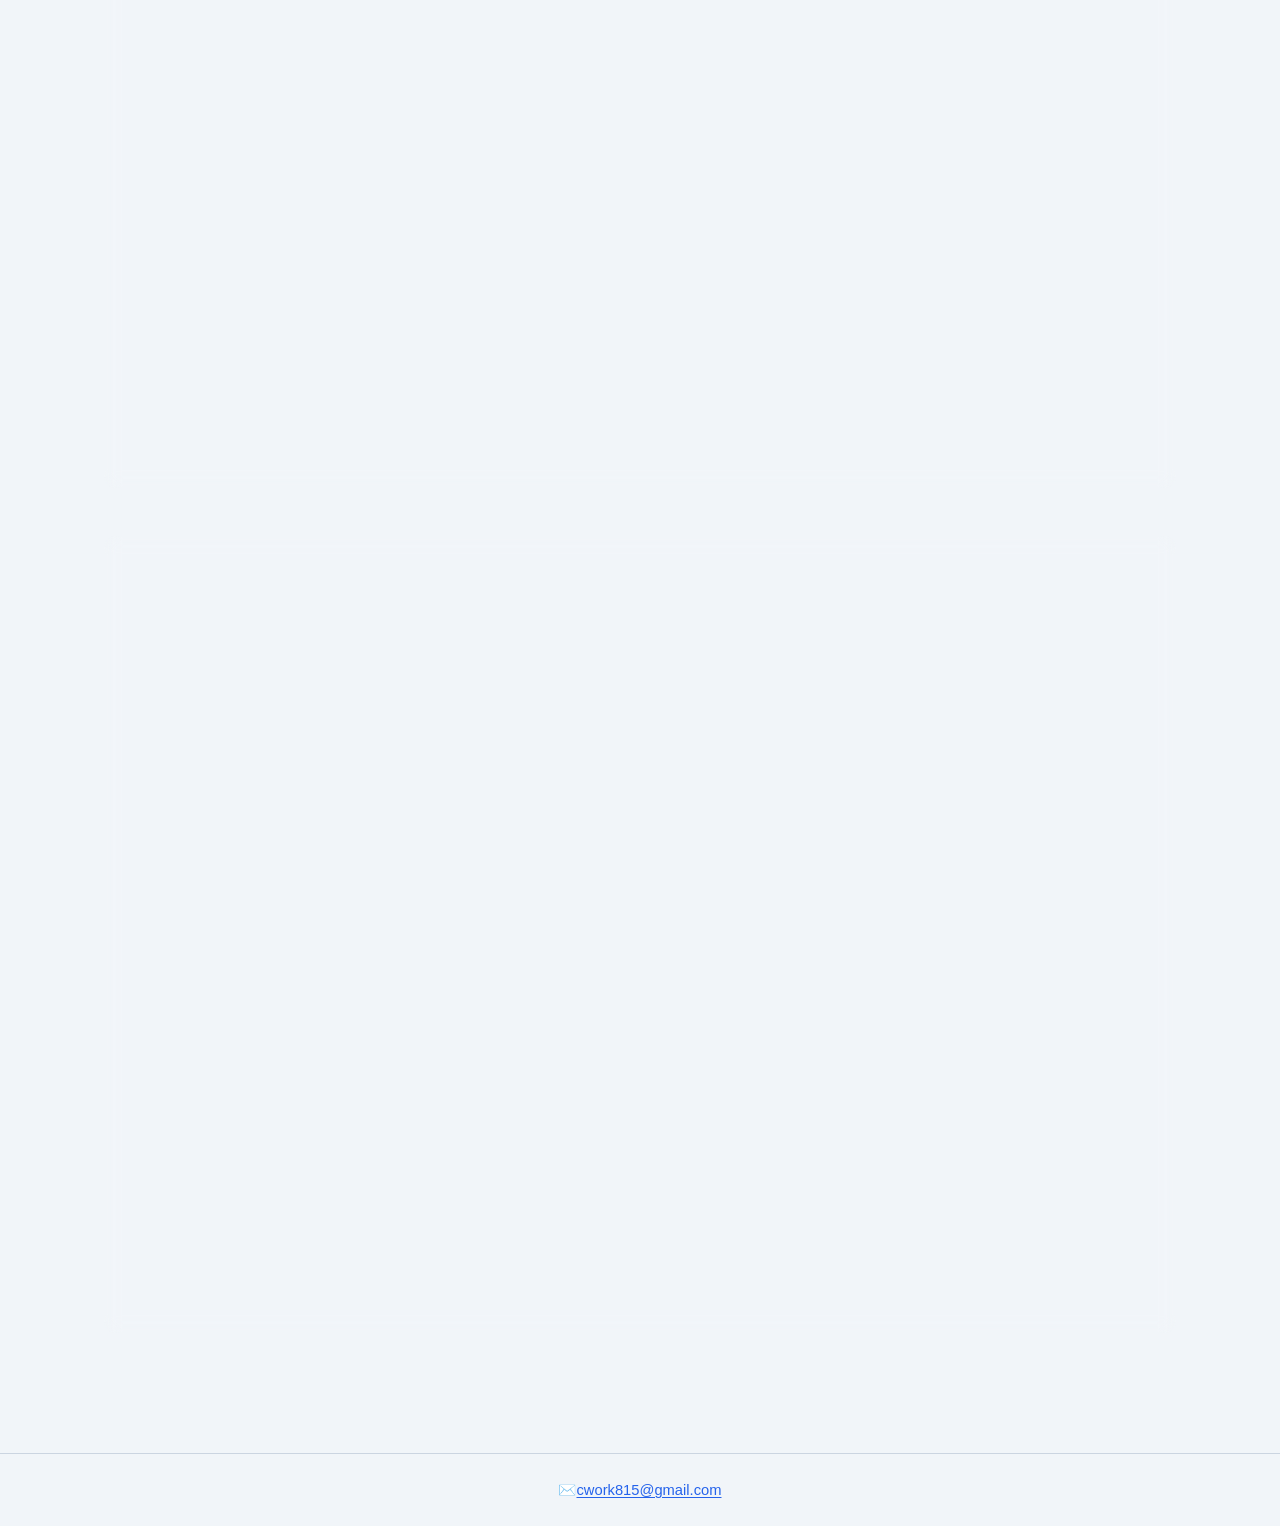
==== commit ffeea893: "content and ga4" ====
--- a/index.html
+++ b/index.html
@@ -2,6 +2,16 @@
 <html lang="en" data-theme="midnight" data-mode="light" data-motion="on">
 
 <head>
+    <!-- Google tag (gtag.js) -->
+    <script async src="https://www.googletagmanager.com/gtag/js?id=G-JVP2HB1P8S"></script>
+    <script>
+        window.dataLayer = window.dataLayer || [];
+        function gtag() { dataLayer.push(arguments); }
+        gtag('js', new Date());
+
+        gtag('config', 'G-JVP2HB1P8S');
+    </script>
+
     <meta charset="UTF-8">
     <meta name="viewport" content="width=device-width, initial-scale=1.0">
 
@@ -30,15 +40,13 @@
     <link rel="stylesheet" href="css/responsive.css">
 </head>
 
-<script defer src="https://static.cloudflareinsights.com/beacon.min.js?token=a2d745fb5348743d829d4b78969f38bb"></script>
-
 <body>
 
 <header class="site-header">
     <div class="brand">
         <div class="brand-mark" aria-hidden="true">CD</div>
         <div class="brand-text">
-            <strong>Chakravarty Dara <span style="font-size: 65%">M.S.</span></strong>
+            <strong><span style="font-size: 125%">Chakravarty Dara</span><span style="font-size: 65%"> M.S.</span></strong>
             <!-- <small>Staff / Lead UI Engineer • Engineering Manager</small> -->
         </div>
     </div>
@@ -138,15 +146,15 @@
 
 <main id="main-content">
     <section class="hero" id="hero">
-        <p class="hero-eyebrow">Enterprise Frontend · FinTech · Micro-Frontends</p>
+        <p class="hero-eyebrow">Enterprise Products · AI · FinTech · Engineering Management</p>
         <h1>Staff / Lead UI Engineer</h1>
         <p class="hero-lead">
             Building product-grade interfaces for trading systems, capital markets platforms,
             and AI-native frontend architecture — with 12+ years in financial services and enterprise UI.
         </p>
         <div class="hero-actions">
-            <a href="#experience" class="btn btn-primary">View Experience</a>
-            <a href="assets/resume.pdf" class="btn btn-secondary" target="_blank" rel="noopener noreferrer">View Resume</a>
+            <a href="assets/resume.pdf" class="btn btn-primary" target="_blank" rel="noopener noreferrer">View Resume</a>
+            <a href="#experience" class="btn btn-secondary">View Experience</a>
         </div>
     </section>
 
@@ -173,7 +181,9 @@
             <article class="timeline-item">
                 <h3 class="timeline-title">Freddie Mac — Senior Full Stack Developer (Lead UI Engineer)</h3>
                 <div class="timeline-subtitle">Sep 2023 – Apr 2026 · McLean, VA</div>
-                <p class="timeline-detail">Architected foundational UI architecture for mission-critical financial web modules including Deal Summary, Market Valuation, Reserves, Fees & Payments, Credit Enhancements, and Appraisals. Delivered myOptigo® platform for enterprise-wide production launch after 2.6 years of MVP development.</p>
+                <p class="timeline-detail">Delivered myOptigo® platform for enterprise-wide production launch after 2.6 years of MVP development.
+                    <br />Architected foundational UI architecture for mission-critical financial web modules including Deal Summary, Market Valuation, Reserves, Fees & Payments, Credit Enhancements, and Appraisals.
+                </p>
                 <ul class="tag-list">
                     <li>Angular</li>
                     <li>TypeScript</li>
@@ -186,10 +196,13 @@
                     <li>Mentorship</li>
                 </ul>
             </article>
+            <p></p>
             <article class="timeline-item">
                 <h3 class="timeline-title">CGI / Deutsche Bank — Senior Consultant (Senior Software Engineer)</h3>
                 <div class="timeline-subtitle">June 2020 – May 2023 · Raleigh, NC</div>
-                <p class="timeline-detail">Led frontend engineering for enterprise-scale Securities Lending Trading Desk and Corporate Actions platforms. Architected complex Angular applications with modular design, lazy loading, and advanced routing for high-volume institutional trading.</p>
+                <p class="timeline-detail">Led frontend engineering for enterprise-scale Securities Lending Trading Desk and Corporate Actions platforms.
+                    <br />Developed and enhanced high-traffic trading applications.
+                </p>
                 <ul class="tag-list">
                     <li>Angular</li>
                     <li>React</li>
@@ -203,10 +216,13 @@
                     <li>Sprint Planning</li>
                 </ul>
             </article>
+            <p></p>
             <article class="timeline-item">
                 <h3 class="timeline-title">CGI / Connect for Health Colorado — Senior Consultant</h3>
                 <div class="timeline-subtitle">Sep 2019 – June 2020 · Denver, CO</div>
-                <p class="timeline-detail">Developed consumer-facing healthcare marketplace applications supporting Colorado's state health insurance enrollment platform. Built responsive accessible web applications with advanced search, filtering, and dynamic routing.</p>
+                <p class="timeline-detail">Developed consumer-facing healthcare marketplace applications supporting Colorado's state health insurance enrollment platform.
+                    <br/>Built responsive accessible web applications with advanced search, filtering, and dynamic routing.
+                </p>
                 <ul class="tag-list">
                     <li>Angular</li>
                     <li>Okta</li>
@@ -216,10 +232,13 @@
                     <li>Agile</li>
                 </ul>
             </article>
+            <p></p>
             <article class="timeline-item">
                 <h3 class="timeline-title">Transcontinental Fund Administration — Senior Data Specialist</h3>
                 <div class="timeline-subtitle">Apr 2018 – May 2019 · Chicago, IL</div>
-                <p class="timeline-detail">Led investor reporting platform workflows for hedge fund and venture capital clients. Owned end-to-end investor reporting and client-facing financial operations as Client Relationship Manager.</p>
+                <p class="timeline-detail">Led investor reporting platform workflows for hedge fund and venture capital clients. 
+                    <br/>Owned end-to-end investor reporting and financial data analysis for complex investment vehicles.
+                </p>
                 <ul class="tag-list">
                     <li>Financial Dashboards</li>
                     <li>K-1 Processing</li>
@@ -229,10 +248,13 @@
                     <li>Portfolio Analytics</li>
                 </ul>
             </article>
+            <p></p>
             <article class="timeline-item">
                 <h3 class="timeline-title">Cognizant — Software Developer (Full Stack Engineer)</h3>
                 <div class="timeline-subtitle">Oct 2011 – July 2015 · Hyderabad, India</div>
-                <p class="timeline-detail">Developed full-stack modules for Consumer Say web/mobile application and Worldpanel Online data visualization platforms. Built interactive UI features and maintained reusable component frameworks.</p>
+                <p class="timeline-detail">Developed full-stack modules for Consumer Say web/mobile application and Worldpanel Online data visualization platforms. 
+                    <br/>At Lightspeed Research, created API to interact with all major American banks.
+                </p>
                 <ul class="tag-list">
                     <li>Java</li>
                     <li>JavaScript</li>
@@ -249,7 +271,7 @@
 
     <section class="card" id="work">
         <h2>Engineering Focus</h2>
-        <p class="section-lead">Product-style experiences built with the same vanilla JS architecture powering this site.</p>
+        <p class="section-lead">Leading frontend teams to ship enterprise products at the intersection of AI, robust UI architecture, and strategic management</p>
         <div class="feature-grid">
             <article class="feature-card">
                 <h3>AI-Augmented Engineering</h3>
--- a/css/themes.css
+++ b/css/themes.css
@@ -81,7 +81,7 @@
     --accent-contrast: #ffffff;
     --accent-secondary: #10b981;
     --accent-tertiary: #047857;
-    --tag-bg: #dcfce7;
+    --tag-bg: #8df9a3;
     --tag-text: #065f46;
     --btn-text: #14532d;
 }
@@ -122,7 +122,7 @@
     --accent-contrast: #ffffff;
     --accent-secondary: #eab308;
     --accent-tertiary: #a16207;
-    --tag-bg: #fef9c3;
+    --tag-bg: #ffe9a8;
     --tag-text: #713f12;
     --btn-text: #713f12;
 }
@@ -163,7 +163,7 @@
     --accent-contrast: #ffffff;
     --accent-secondary: #f97316;
     --accent-tertiary: #c2410c;
-    --tag-bg: #ffedd5;
+    --tag-bg: #ffd194;
     --tag-text: #7c2d12;
     --btn-text: #7c2d12;
 }
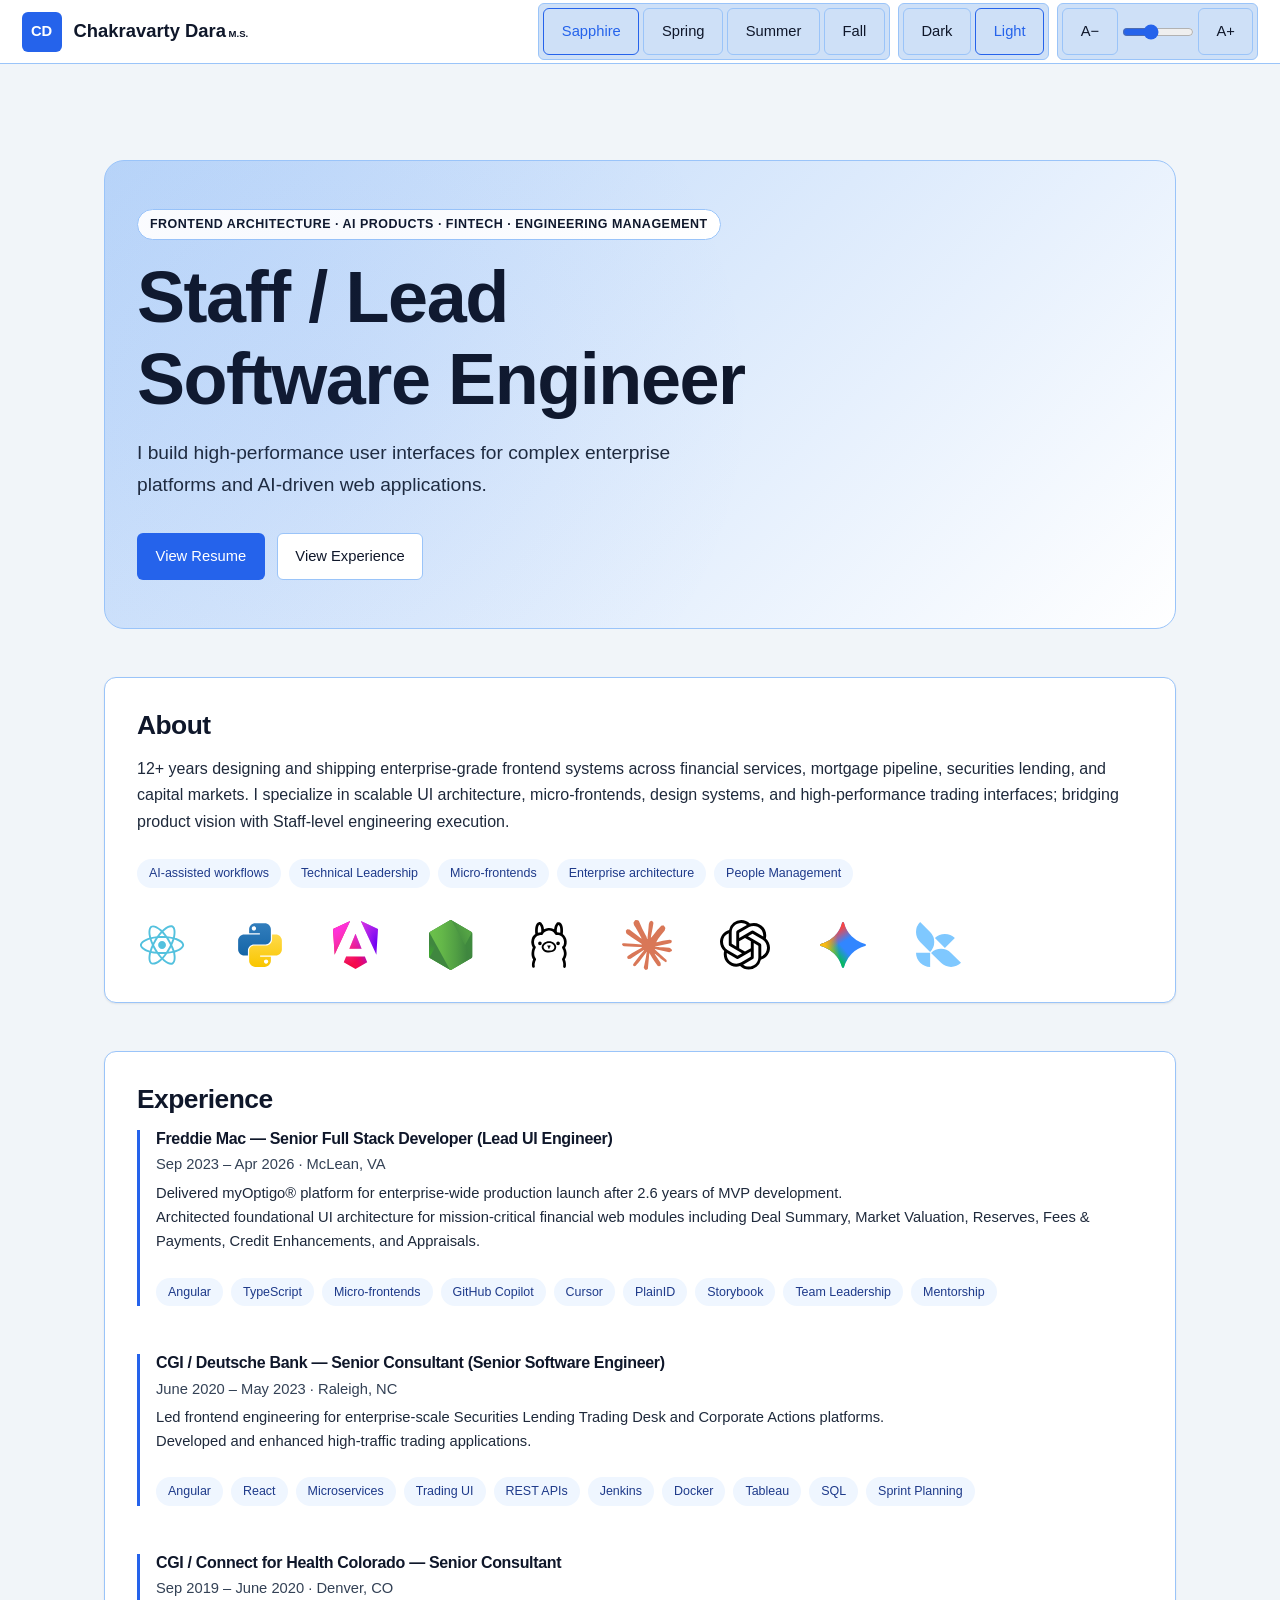
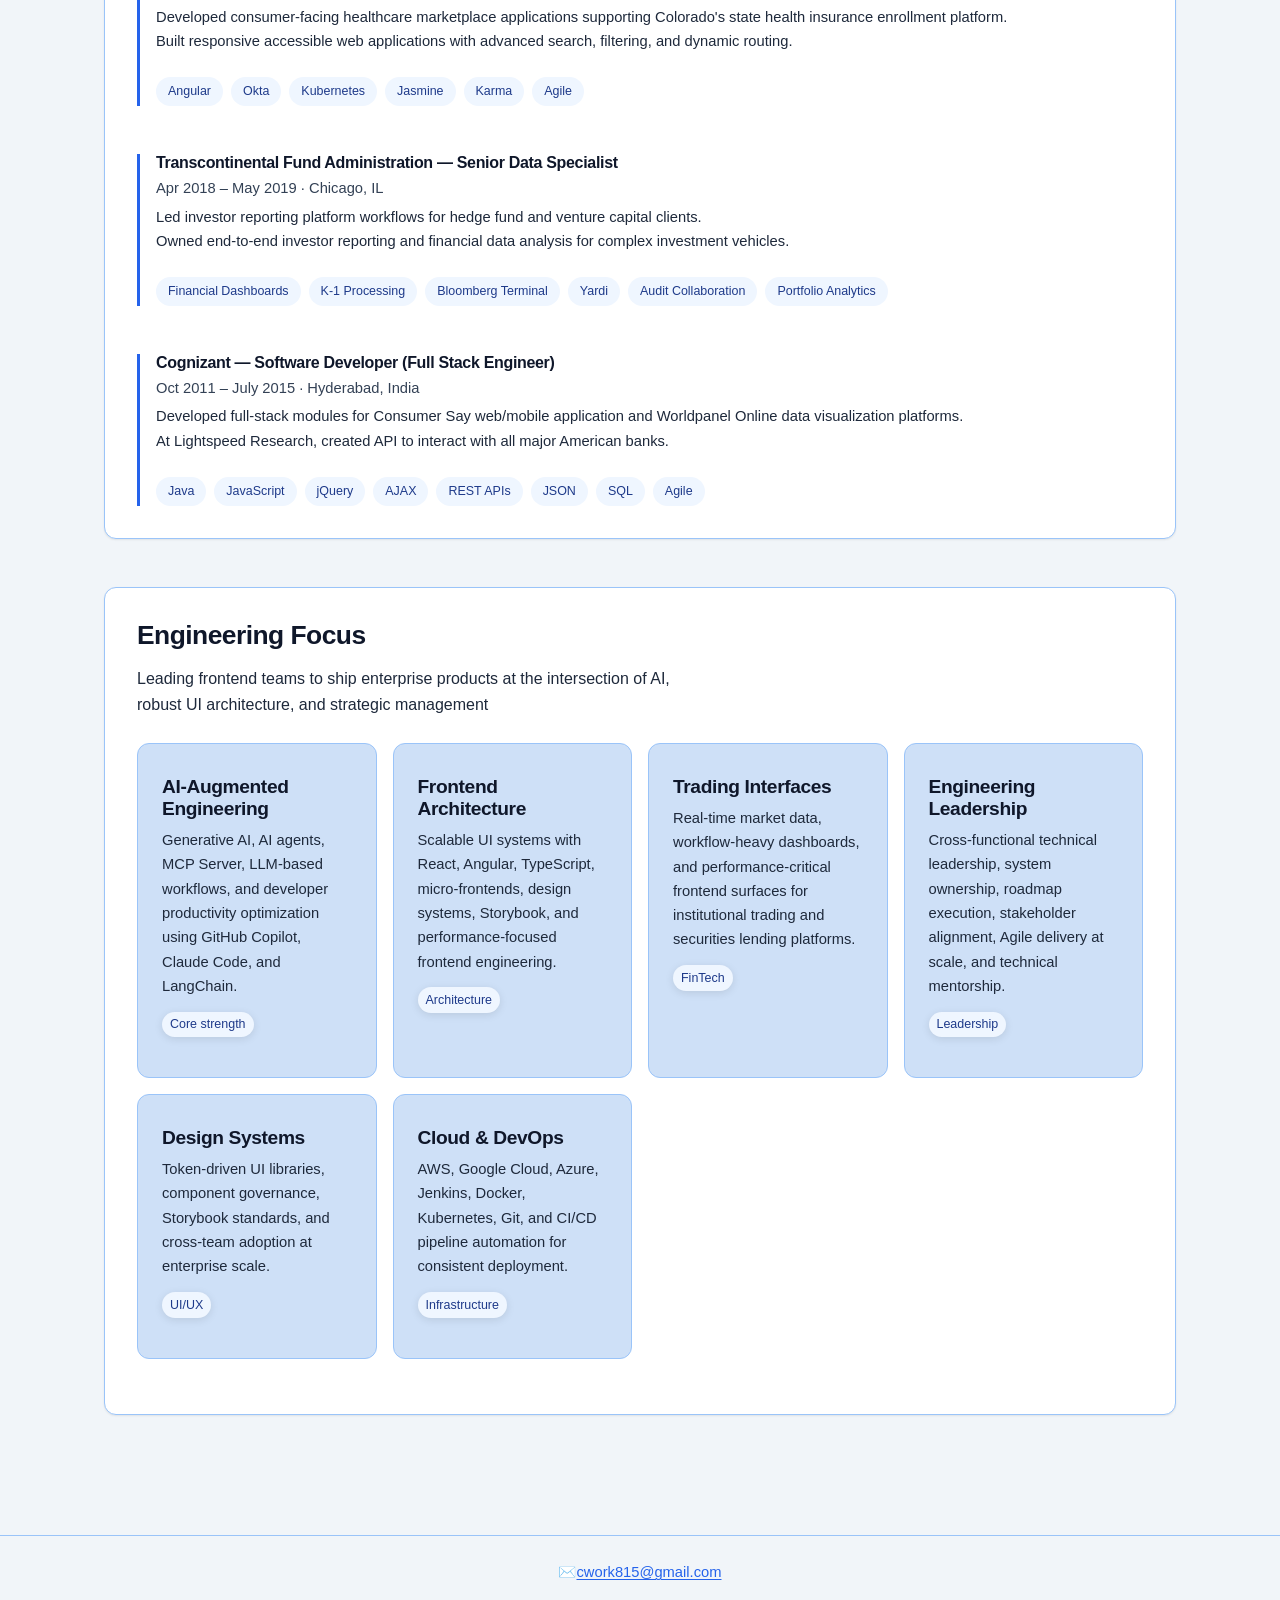
==== commit 65963d83: "view profile content" ====
--- a/index.html
+++ b/index.html
@@ -1,5 +1,5 @@
 <!DOCTYPE html>
-<html lang="en" data-theme="midnight" data-mode="light" data-motion="on">
+<html lang="en" data-theme="sapphire" data-mode="light" data-motion="on">
 
 <head>
     <!-- Google tag (gtag.js) -->
@@ -15,19 +15,19 @@
     <meta charset="UTF-8">
     <meta name="viewport" content="width=device-width, initial-scale=1.0">
 
-    <title>Chakravarty Dara — Staff UI Engineer / Engineering Manager</title>
-    <meta name="description" content="Staff / Lead UI Engineer — 12+ years building fintech trading systems, micro-frontends, and enterprise frontend architecture.">
+    <title>Chakravarty Dara — Staff Software Engineer | Frontend Architecture | Engineering Manager | UI/UX</title>
+    <meta name="description" content="Staff / Lead Software Engineer — 12+ years building FinTech products, full-stack apps, and leading engineering teams.">
     <meta name="author" content="Chakravarty Dara">
     <meta name="theme-color" content="#0b1118">
 
     <meta property="og:type" content="website">
-    <meta property="og:title" content="Chakravarty Dara — Staff UI Engineer">
-    <meta property="og:description" content="Fintech trading systems UI, micro-frontends, and enterprise frontend engineering.">
+    <meta property="og:title" content="Chakravarty Dara — Staff Software Engineer">
+    <meta property="og:description" content="FinTech, securities, mortgage, trading systems UI, and enterprise frontend engineering.">
     <meta property="og:url" content="https://cdara.github.io/">
 
     <meta name="twitter:card" content="summary">
-    <meta name="twitter:title" content="Chakravarty Dara — Staff UI Engineer">
-    <meta name="twitter:description" content="Fintech trading systems UI, micro-frontends, and enterprise frontend engineering.">
+    <meta name="twitter:title" content="Chakravarty Dara — Staff Software Engineer">
+    <meta name="twitter:description" content="FinTech, securities, mortgage, trading systems UI, and enterprise frontend engineering.">
 
     <link rel="preconnect" href="https://fonts.googleapis.com">
     <link rel="preconnect" href="https://fonts.gstatic.com" crossorigin>
@@ -54,7 +54,7 @@
     <!-- Desktop: inline controls -->
     <nav class="prefs-desktop" aria-label="Site preferences">
         <div class="prefs-group" role="group" aria-label="Color theme">
-            <button class="btn btn-ghost" type="button" data-theme="midnight" aria-pressed="true" title="Midnight theme" aria-label="Midnight theme">Midnight</button>
+            <button class="btn btn-ghost" type="button" data-theme="sapphire" aria-pressed="true" title="Sapphire theme" aria-label="Sapphire theme">Sapphire</button>
             <button class="btn btn-ghost" type="button" data-theme="spring" aria-pressed="false" title="Spring theme" aria-label="Spring theme">Spring</button>
             <button class="btn btn-ghost" type="button" data-theme="summer" aria-pressed="false" title="Summer Lemon theme" aria-label="Summer Lemon theme">Summer</button>
             <button class="btn btn-ghost" type="button" data-theme="fall" aria-pressed="false" title="Fall Chestnut theme" aria-label="Fall Chestnut theme">Fall</button>
@@ -99,7 +99,7 @@
             <div class="prefs-section">
                 <span class="prefs-section-title">Color theme</span>
                 <div class="theme-options" role="group" aria-label="Color theme">
-                    <button class="btn btn-ghost" type="button" data-theme="midnight" aria-pressed="true" aria-label="Midnight theme">Midnight</button>
+                    <button class="btn btn-ghost" type="button" data-theme="sapphire" aria-pressed="true" aria-label="Sapphire theme">Sapphire</button>
                     <button class="btn btn-ghost" type="button" data-theme="spring" aria-pressed="false" aria-label="Spring theme">Spring</button>
                     <button class="btn btn-ghost" type="button" data-theme="summer" aria-pressed="false" aria-label="Summer theme">Summer</button>
                     <button class="btn btn-ghost" type="button" data-theme="fall" aria-pressed="false" aria-label="Fall theme">Fall</button>
@@ -124,34 +124,34 @@
                 </div>
             </div>
 
-            <div class="prefs-section">
+            <!-- <div class="prefs-section">
                 <span class="prefs-section-title">Font style</span>
                 <div class="font-row" role="group" aria-label="Font style">
                     <button class="btn btn-ghost" type="button" data-font-style="formal" aria-pressed="true" aria-label="Formal font style">Formal</button>
                     <button class="btn btn-ghost" type="button" data-font-style="poet" aria-pressed="false" aria-label="Poet font style">Poet</button>
                     <button class="btn btn-ghost" type="button" data-font-style="modern" aria-pressed="false" aria-label="Modern font style">Modern</button>
                 </div>
-            </div>
-
-            <div class="prefs-section">
+            </div> -->
+
+            <!-- <div class="prefs-section">
                 <span class="prefs-section-title">Motion</span>
                 <div class="motion-row" role="group" aria-label="Animation preference">
                     <button class="btn btn-ghost" type="button" data-motion="on" aria-pressed="true" aria-label="Turn animations on">On</button>
                     <button class="btn btn-ghost" type="button" data-motion="off" aria-pressed="false" aria-label="Turn animations off">Off</button>
                 </div>
-            </div>
+            </div> -->
         </div>
     </div>
 </header>
 
 <main id="main-content">
     <section class="hero" id="hero">
-        <p class="hero-eyebrow">Enterprise Products · AI · FinTech · Engineering Management</p>
-        <h1>Staff / Lead UI Engineer</h1>
+        <p class="hero-eyebrow">Frontend Architecture · AI Products · FinTech · Engineering Management</p>
+        <h1>Staff / Lead Software Engineer</h1>
         <p class="hero-lead">
-            Building product-grade interfaces for trading systems, capital markets platforms,
-            and AI-native frontend architecture — with 12+ years in financial services and enterprise UI.
+           I build high-performance user interfaces for complex enterprise platforms and AI-driven web applications.
         </p>
+        
         <div class="hero-actions">
             <a href="assets/resume.pdf" class="btn btn-primary" target="_blank" rel="noopener noreferrer">View Resume</a>
             <a href="#experience" class="btn btn-secondary">View Experience</a>
@@ -162,8 +162,8 @@
         <h2>About</h2>
         <p>
             12+ years designing and shipping enterprise-grade frontend systems across financial services,
-            fund administration, and capital markets. I specialize in scalable UI architecture,
-            micro-frontends, design systems, and high-performance trading interfaces — bridging
+            mortgage pipeline, securities lending, and capital markets. I specialize in scalable UI architecture,
+            micro-frontends, design systems, and high-performance trading interfaces; bridging
             product vision with Staff-level engineering execution.
         </p>
         <ul class="tag-list">            
@@ -173,7 +173,38 @@
             <li>Enterprise architecture</li>
             <li>People Management</li>
         </ul>
+        
+        <div class="tech-icons" style="margin-top: 2rem;">
+            <a href="https://react.dev/" target="_blank" rel="noopener noreferrer" title="React">
+                <img src="assets/icons/react.svg" alt="React" width="50" height="50">
+            </a>
+            <a href="https://www.python.org/" target="_blank" rel="noopener noreferrer" title="Python">
+                <img src="assets/icons/python.svg" alt="Python" width="50" height="50">
+            </a>
+            <a href="https://angular.dev/" target="_blank" rel="noopener noreferrer" title="Angular">
+                <img src="assets/icons/angular.svg" alt="Angular" width="45" height="45">
+            </a>
+            <a href="https://nodejs.org/" target="_blank" rel="noopener noreferrer" title="NodeJS">
+                <img src="assets/icons/nodejsHex.svg" alt="NodeJS" width="50" height="50">
+            </a>
+            <a href="https://ollama.com/" target="_blank" rel="noopener noreferrer" title="Ollama">
+                <img src="assets/icons/ollama.svg" alt="Ollama" width="50" height="50">
+            </a>
+            <a href="https://platform.claude.com/docs/en/home" target="_blank" rel="noopener noreferrer" title="Claude">
+                <img src="assets/icons/claude.svg" alt="Claude" width="50" height="50">
+            </a>
+            <a href="https://developers.openai.com/" target="_blank" rel="noopener noreferrer" title="OpenAI">
+                <img src="assets/icons/openai.svg" alt="OpenAI" width="50" height="50">
+            </a>
+            <a href="https://ai.google.dev/gemini-api/docs" target="_blank" rel="noopener noreferrer" title="Gemini">
+                <img src="assets/icons/gemini.svg" alt="Gemini" width="50" height="50">
+            </a>
+            <a href="https://docs.langchain.com/" target="_blank" rel="noopener noreferrer" title="LangChain">
+                <img src="assets/icons/langchain.svg" alt="LangChain" width="45" height="45">
+            </a>
+        </div>
     </section>
+    
 
     <section class="card" id="experience">
         <h2>Experience</h2>
--- a/css/themes.css
+++ b/css/themes.css
@@ -4,8 +4,8 @@
     color-scheme: dark light;
 }
 
-/* Midnight */
-html[data-theme="midnight"][data-mode="dark"] {
+/* Sapphire */
+html[data-theme="sapphire"][data-mode="dark"] {
     color-scheme: dark;
     --bg: #0b1118;
     --surface: #141c27;
@@ -20,18 +20,18 @@
     --accent-contrast: #0b1118;
     --accent-secondary: #818cf8;
     --accent-tertiary: #a78bfa;
-    --tag-bg: #1e293b;
+    --tag-bg: #39537f;
     --tag-text: #e2e8f0;
     --btn-text: #f8fafc;
 }
 
-html[data-theme="midnight"][data-mode="light"] {
+html[data-theme="sapphire"][data-mode="light"] {
     color-scheme: light;
     --bg: #f1f5f9;
     --surface: #ffffff;
-    --surface-alt: #e2e8f0;
-    --hero-bg: #dbeafe;
-    --border: #cbd5e1;
+    --surface-alt: #cee0f7;
+    --hero-bg: #b9d5f9;
+    --border: #9ac4f9;
     --heading: #0f172a;
     --text: #334155;
     --text-muted: #1e293b;
--- a/css/components.css
+++ b/css/components.css
@@ -119,8 +119,6 @@
 
 .card {
     background: var(--surface);
-    backdrop-filter: blur(8px);
-    -webkit-backdrop-filter: blur(8px);
     border: 1px solid var(--border);
     border-radius: var(--radius-md);
     padding: var(--space-6);
@@ -254,6 +252,27 @@
     color: var(--tag-text);
     font-size: var(--font-xs);
     font-weight: var(--weight-medium);
+    margin-bottom: var(--space-4);
+    box-shadow: 0 2px 8px rgba(0, 0, 0, 0.1);
+}
+
+.tech-icons {
+    display: flex;
+    flex-wrap: wrap;
+    gap: var(--space-7);
+    align-items: center;
+}
+
+.tech-icons a {
+    display: inline-flex;
+    align-items: center;
+    justify-content: center;
+    transition: transform var(--transition-base), filter var(--transition-base);
+}
+
+.tech-icons a:hover {
+    transform: translateY(-8px);
+    /* filter: brightness(1.15); */
 }
 
 .chat-preview {
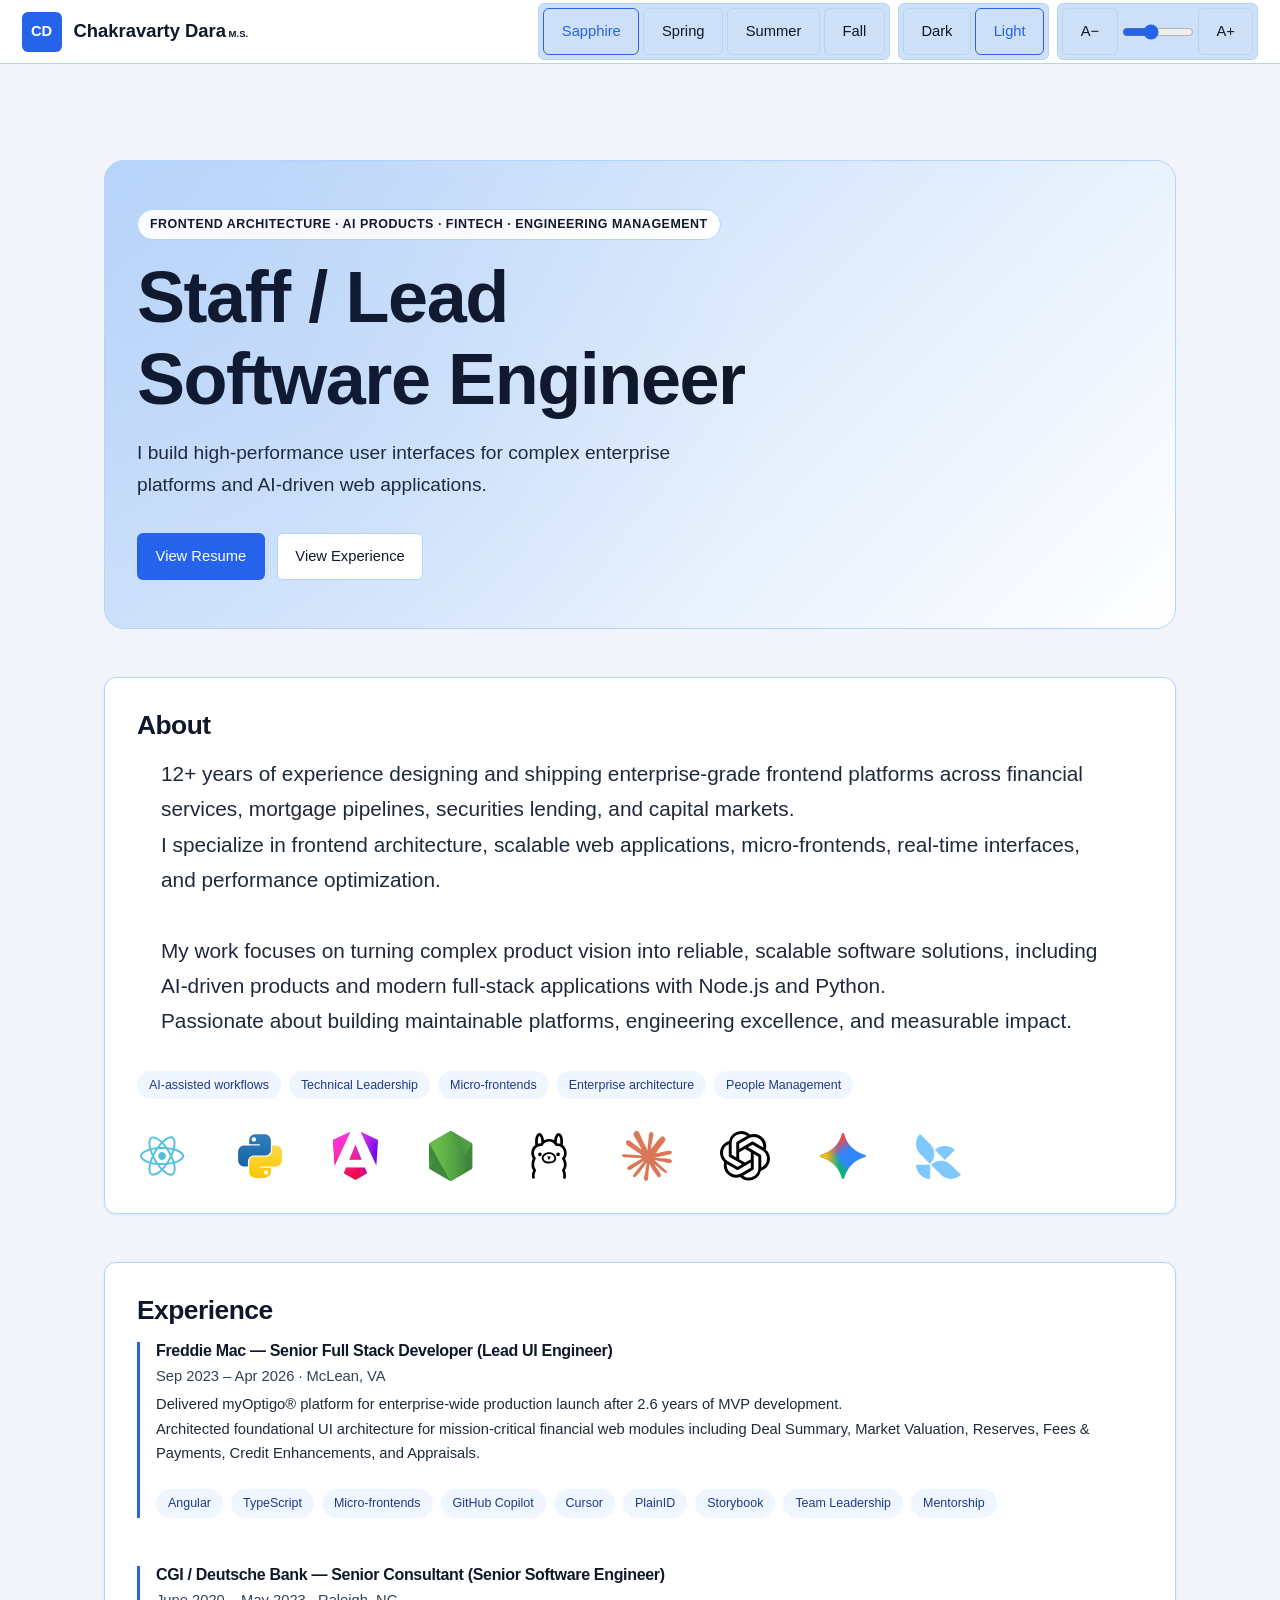
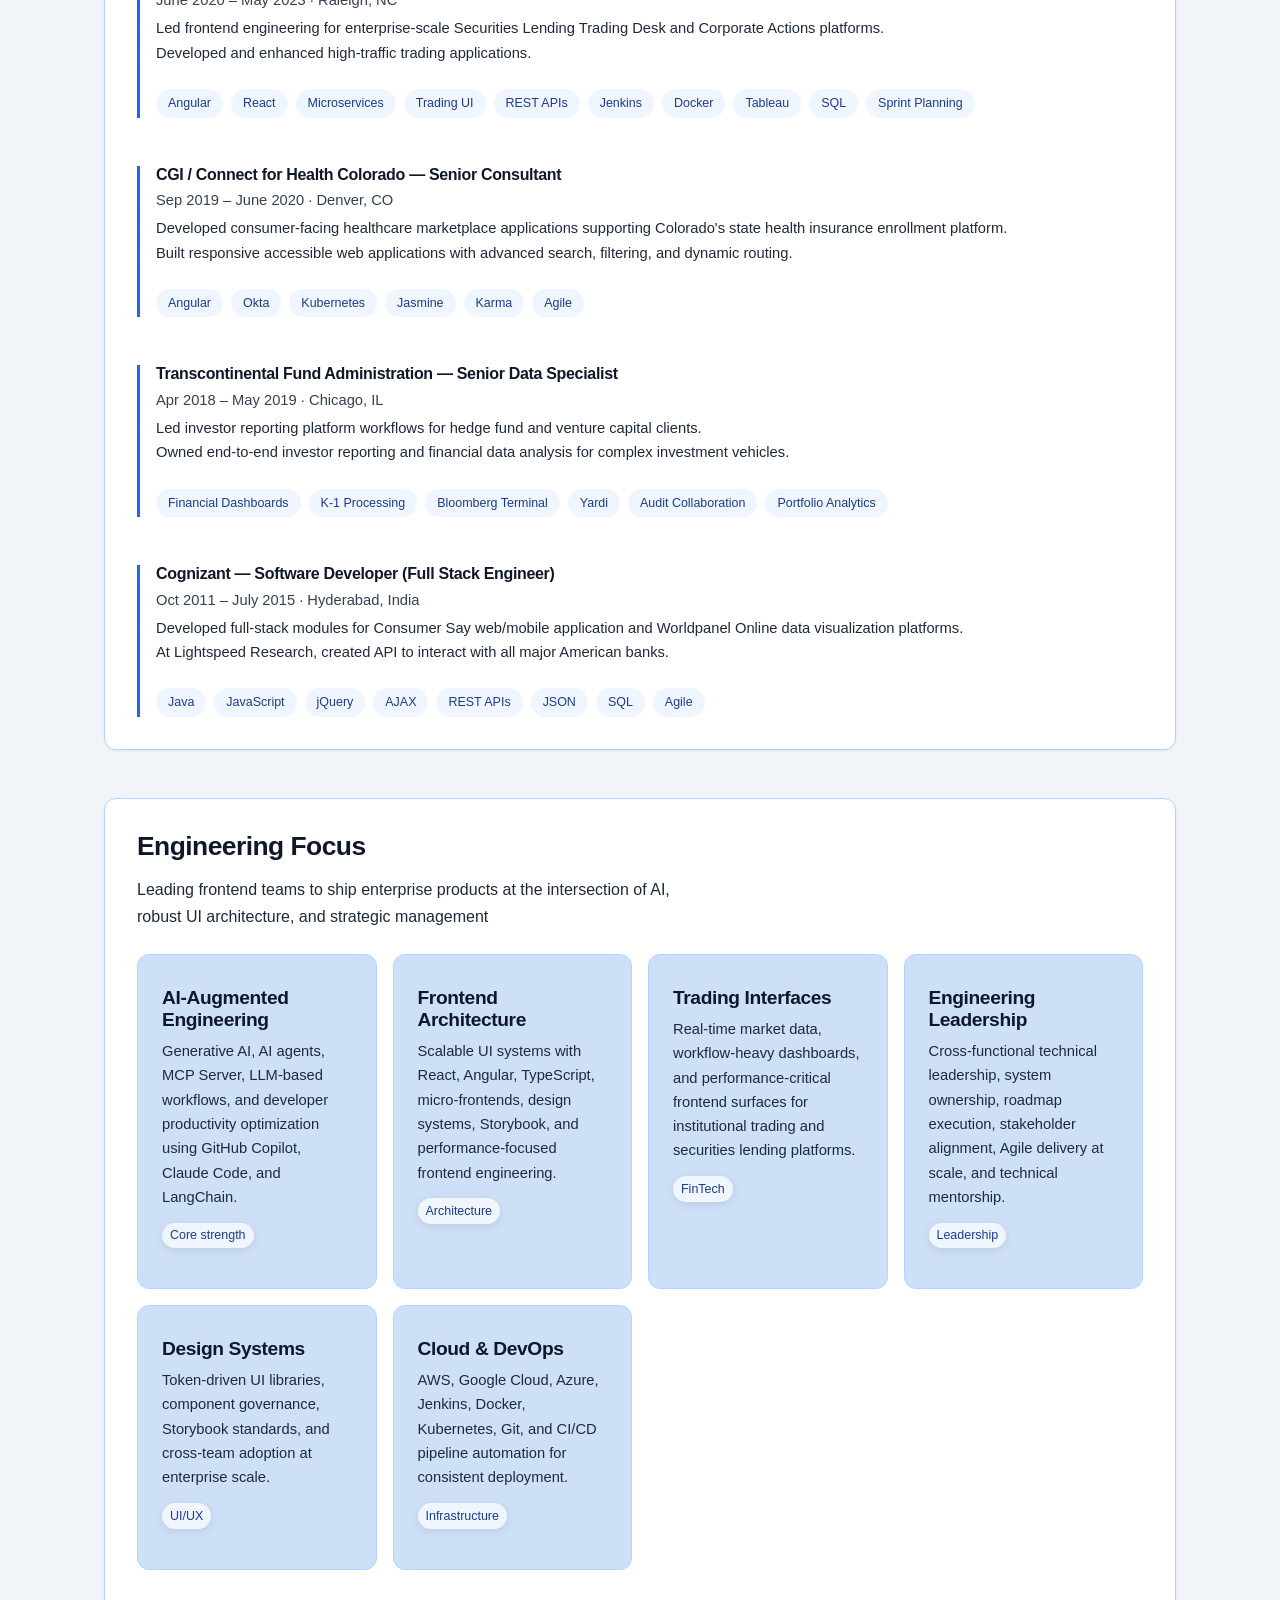
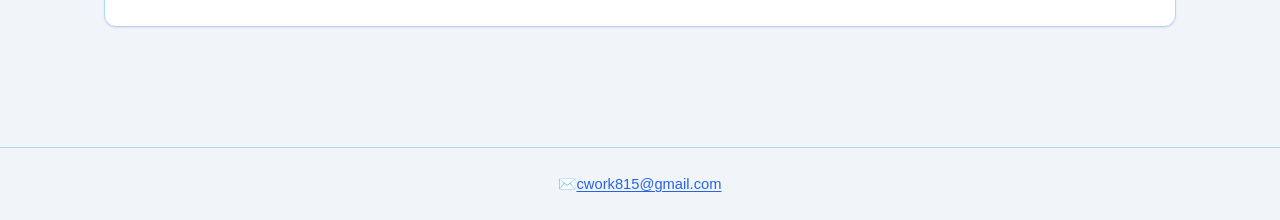
==== commit 3afa3ac2: "profile about" ====
--- a/index.html
+++ b/index.html
@@ -160,11 +160,16 @@
 
     <section class="card" id="about">
         <h2>About</h2>
-        <p>
-            12+ years designing and shipping enterprise-grade frontend systems across financial services,
-            mortgage pipeline, securities lending, and capital markets. I specialize in scalable UI architecture,
-            micro-frontends, design systems, and high-performance trading interfaces; bridging
-            product vision with Staff-level engineering execution.
+        <p class="about-details">
+            12+ years of experience designing and shipping enterprise-grade
+            frontend platforms across financial services, mortgage pipelines,
+            securities lending, and capital markets.
+            <br>I specialize in frontend architecture, scalable web applications, 
+            micro-frontends, real-time interfaces, and performance optimization.
+            <br><br>My work focuses on turning complex product vision into reliable,
+            scalable software solutions, including AI-driven products and
+            modern full-stack applications with Node.js and Python.
+            <br>Passionate about building maintainable platforms, engineering excellence, and measurable impact.
         </p>
         <ul class="tag-list">            
             <li>AI-assisted workflows</li>
--- a/css/tokens.css
+++ b/css/tokens.css
@@ -157,6 +157,13 @@
     color: var(--text-muted);
 }
 
+p.about-details {
+    font-size: calc(1.3rem * var(--font-scale));
+    line-height: 1.7;
+    text-align: left;
+    margin: 1rem 1.5em 2rem 1.5rem;
+}
+
 main {
     width: min(100%, var(--max-width));
     margin: 0 auto;
--- a/css/themes.css
+++ b/css/themes.css
@@ -31,7 +31,7 @@
     --surface: #ffffff;
     --surface-alt: #cee0f7;
     --hero-bg: #b9d5f9;
-    --border: #9ac4f9;
+    --border: #b2d5ff;
     --heading: #0f172a;
     --text: #334155;
     --text-muted: #1e293b;
